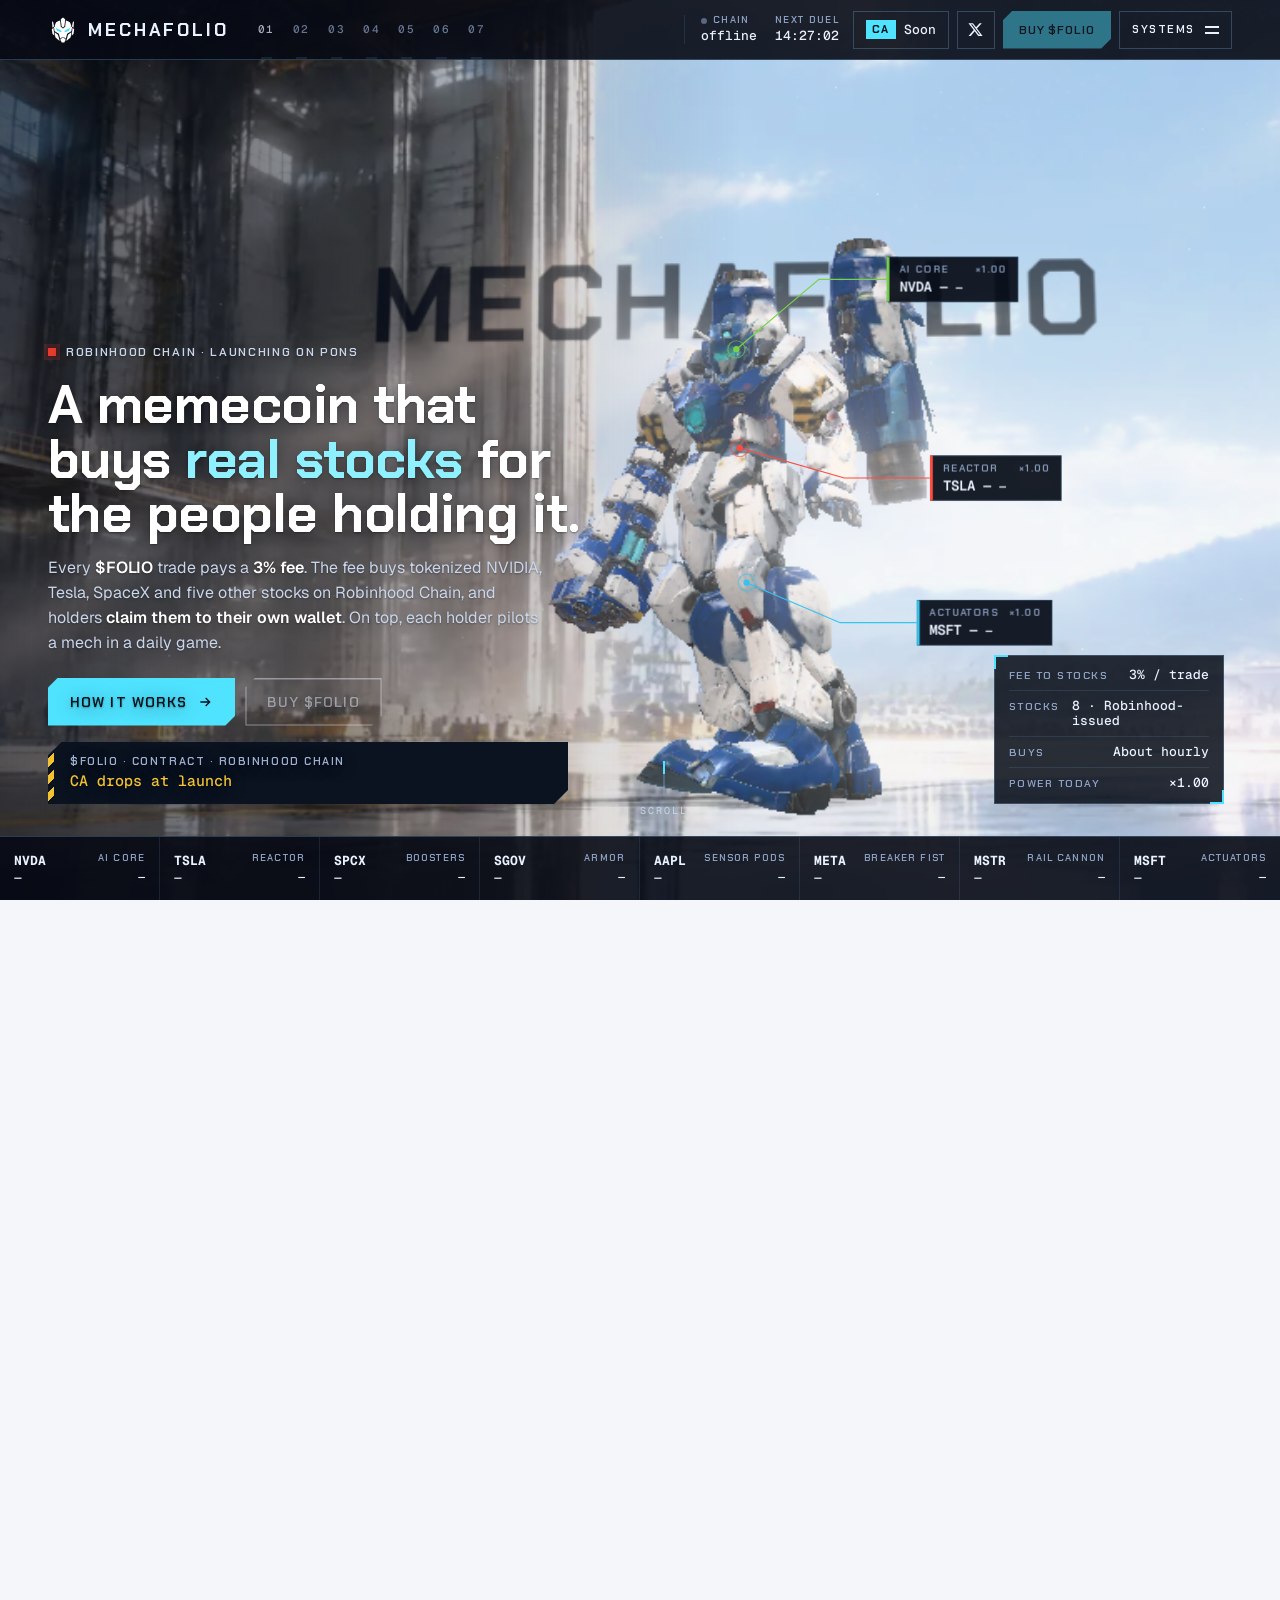
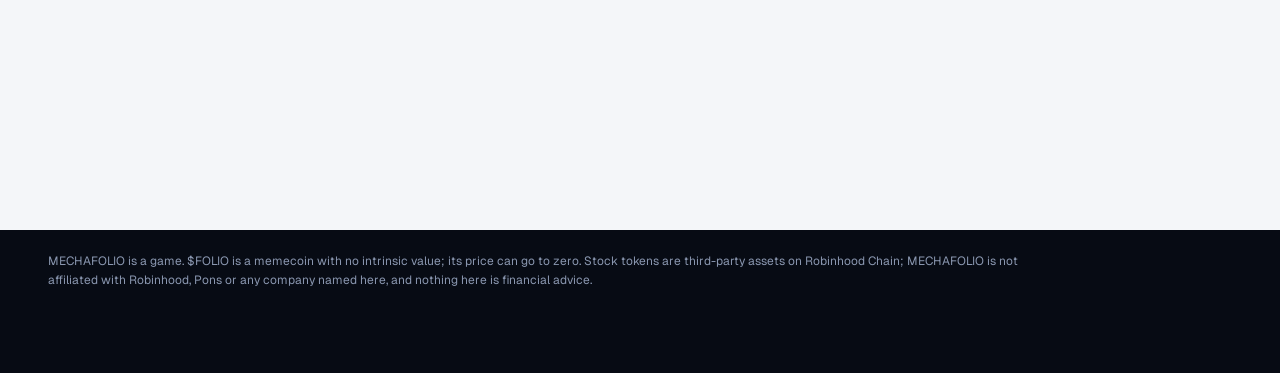
==== index.html @ 43f24ae6 "." ====
<!doctype html>
<html lang="en">
<head>
<meta charset="utf-8">
<meta name="viewport" content="width=device-width, initial-scale=1, viewport-fit=cover">
<meta name="build" content="20261016103941">
<title>MECHAFOLIO · A memecoin that buys real stocks for its holders</title>
<meta name="description" content="Every $FOLIO trade pays a 3% fee that buys tokenized NVIDIA, Tesla, SpaceX and five other stocks on Robinhood Chain. Holders claim them to their own wallet, and pilot a 3D mech in a daily game.">
<meta name="theme-color" content="#0B1220">
<meta property="og:type" content="website">
<meta property="og:title" content="MECHAFOLIO · A memecoin that buys real stocks for its holders">
<meta property="og:description" content="The 3% trading fee buys real stock tokens on Robinhood Chain. Holders claim them to their wallet.">
<meta property="og:image" content="https://mechafolio.xyz/assets/art/og.jpg">
<meta name="twitter:card" content="summary_large_image">
<meta name="twitter:image" content="https://mechafolio.xyz/assets/art/og.jpg">
<link rel="icon" href="assets/brand/mark.svg" type="image/svg+xml">
<link rel="apple-touch-icon" href="assets/brand/apple-touch-icon.png">
<link rel="preconnect" href="https://fonts.googleapis.com"><link rel="preconnect" href="https://fonts.gstatic.com" crossorigin>
<link href="https://fonts.googleapis.com/css2?family=Chakra+Petch:wght@500;600;700&family=Geist:wght@400;500;600;700&family=Geist+Mono:wght@400;500;600&display=swap" rel="stylesheet">
<link rel="stylesheet" href="css/site.css?v=20261016103941">
<link rel="stylesheet" href="css/landing.css?v=20261016103941">
<link rel="stylesheet" href="css/cockpit.css?v=20261016103941">
<link rel="preload" href="assets/models/mech-hi.glb" as="fetch" crossorigin media="(min-width: 821px)">
<script type="importmap">{ "imports": { "three": "./vendor/three/three.module.min.js", "three/addons/": "./vendor/three/addons/" } }</script>
</head>
<body class="landing" data-theme="cockpit">

<canvas id="stage" aria-hidden="true"></canvas>
<div class="veil" aria-hidden="true"></div>

<svg width="0" height="0" style="position:absolute">
  <symbol id="mark" viewBox="0 0 1024 1024"><path fill="currentColor" d="M 509.3 89 C 508.1 89.5, 506.5 90.8, 505.8 92 C 505.1 93.1, 504.1 94, 503.5 94 C 503 94, 500.8 95.5, 498.7 97.3 C 492.4 102.7, 489.2 105, 488.2 105 C 487.7 105, 487 105.7, 486.6 106.5 C 486.3 107.4, 485.2 108.4, 484.1 108.8 C 482.2 109.5, 477.3 113.3, 472.4 117.8 C 471 119, 469.7 120, 469.5 120 C 468.7 120, 462.4 124.6, 459.5 127.3 C 457.9 128.8, 456 130, 455.3 130 C 454.6 130, 453.5 130.9, 452.8 132 C 452.1 133.1, 451.1 134, 450.5 134 C 450 134, 447.3 136.1, 444.5 138.5 C 441.8 141, 439.2 143, 438.8 143 C 437.7 143, 437.8 155.7, 438.9 166 C 439.4 170.7, 440.4 181.1, 441.1 189.3 C 441.8 197.4, 442.7 204, 443.1 204 C 443.5 204, 444 207, 444.2 210.8 C 445.3 226.7, 449.4 265.5, 450 266 C 450.4 266.3, 451.7 277.5, 453 291 C 454.3 304.5, 455.6 315.7, 456 316 C 456.6 316.5, 460.4 352.2, 461.7 369.8 C 462 374.3, 462.7 378, 463.1 378 C 463.6 378, 464 379.8, 464 382 L 464 385.9 467.5 389.5 C 469.5 391.4, 471.4 393, 471.8 393 C 472.2 393, 474.3 394.6, 476.5 396.6 C 480.2 399.9, 483.8 403, 491.5 409.4 C 498.4 415.2, 502.4 418.6, 505 421 C 506.5 422.4, 508.7 424.1, 509.9 424.8 L 512 426 514.1 424.8 C 515.3 424.1, 517.5 422.4, 519 421 C 521.6 418.6, 525.6 415.2, 532.5 409.4 C 540.2 403, 543.8 399.9, 547.5 396.6 C 549.7 394.6, 551.8 393, 552.2 393 C 552.6 393, 554.5 391.4, 556.5 389.5 L 560 385.9 560 382 C 560 379.8, 560.4 378, 560.9 378 C 561.3 378, 562 374.3, 562.3 369.8 C 563.6 352.2, 567.4 316.5, 568 316 C 568.4 315.7, 569.7 304.5, 571 291 C 572.3 277.5, 573.6 266.3, 574 266 C 574.6 265.5, 578.7 226.7, 579.8 210.8 C 580 207, 580.5 204, 580.9 204 C 581.3 204, 582.2 197.4, 582.9 189.3 C 583.6 181.1, 584.6 170.7, 585.1 166 C 586.2 155.7, 586.3 143, 585.3 143 C 584.8 143, 582.3 141, 579.5 138.5 C 576.8 136.1, 574 134, 573.5 134 C 572.9 134, 571.9 133.1, 571.2 132 C 570.5 130.9, 569.4 130, 568.7 130 C 568 130, 566.1 128.8, 564.5 127.3 C 561.6 124.6, 555.3 120, 554.5 120 C 554.3 120, 553 119, 551.6 117.8 C 546.7 113.3, 541.8 109.5, 539.9 108.8 C 538.8 108.4, 537.7 107.4, 537.4 106.5 C 537 105.7, 536.3 105, 535.8 105 C 534.8 105, 531.6 102.7, 525.3 97.3 C 523.2 95.5, 521.1 94, 520.7 94 C 520.3 94, 518.9 92.9, 517.7 91.6 C 515.1 88.7, 512.3 87.8, 509.3 89 M 407 189.8 C 404 190.6, 401.3 191.7, 401 192 C 400.4 192.8, 384 198, 382.2 198 C 381.5 198, 381 198.4, 381 198.9 C 381 199.3, 377.6 200.7, 373.5 201.9 C 369.4 203.2, 366 204.5, 366 204.9 C 366 205.3, 362.1 206.9, 357.3 208.5 C 352.4 210.1, 348.3 211.8, 348 212.1 C 347.7 212.5, 344.8 213.9, 341.5 215.1 C 338.2 216.3, 335.3 217.6, 335 218 C 334.7 218.4, 331.6 220, 328 221.5 C 324.4 223, 321.3 224.6, 321 225 C 320.7 225.4, 317.6 227, 314 228.5 C 310.4 230, 307.3 231.5, 307 231.9 C 306.7 232.3, 304.3 233.7, 301.5 235 C 298.8 236.3, 296.3 237.7, 296 238 C 295.7 238.4, 292.8 240, 289.5 241.6 C 286.2 243.2, 283.3 244.8, 283 245.1 C 282.7 245.4, 281.1 246.4, 279.5 247.3 L 276.5 248.8 274.1 254.9 C 272.8 258.3, 271.4 261, 270.9 261 C 270.5 261, 269.2 263.9, 268 267.4 C 266.8 271, 265.5 274, 265 274.2 C 264.5 274.4, 262.9 277.9, 261.4 282 C 260 286.1, 258.5 289.7, 258.1 290 C 257.7 290.3, 256.1 294.6, 254.5 299.5 C 252.9 304.4, 251.3 308.7, 251 309 C 250.6 309.3, 249.2 312.9, 247.9 317 C 246.7 321.1, 245.3 324.7, 245 325 C 244.1 325.7, 242.3 330.7, 240.4 338 C 239.4 341.6, 238.4 344.7, 238 345 C 237.1 345.7, 235.3 350.6, 233.9 356 C 233.3 358.5, 232.3 360.8, 231.7 361.2 C 231.1 361.6, 230.6 364.2, 230.6 367.1 L 230.6 372.4 231.7 372.7 C 232.4 373, 233.9 376.4, 235.1 380.3 C 236.3 384.3, 237.6 387.7, 237.9 388 C 238.8 388.6, 241.5 396.2, 243 402 C 243.7 404.5, 244.5 406.7, 244.9 407 C 245.9 407.7, 250.2 423.1, 249.6 423.8 C 249.3 424.1, 249 423.8, 249 423.1 C 249 422.4, 243.2 416, 236 408.8 C 228.8 401.6, 223 396.1, 223 396.7 C 223 397.2, 220.8 398.7, 218 400 C 215.3 401.3, 213 402.7, 213 403 C 213 403.4, 210.7 404.7, 207.9 405.9 L 202.8 408.1 203.5 416.3 C 203.9 420.8, 204.6 424.7, 204.9 425 C 205.3 425.3, 206.4 431.8, 207.3 439.5 C 209.8 459.6, 211.3 469, 212.2 469 C 212.6 469, 213 470.2, 213 471.8 C 213 476.3, 217.3 505.5, 218.1 506 C 218.4 506.3, 220 515.7, 221.6 527 C 223.2 538.3, 224.8 547.6, 225.2 547.8 C 225.7 548, 226 549.4, 226 550.8 C 226 554.6, 226.8 555.4, 233.5 558.6 C 236.8 560.1, 240.1 562, 240.8 562.7 C 241.5 563.4, 244.1 564.8, 246.5 565.9 C 248.9 567, 251.9 568.8, 253.1 569.9 C 254.3 571, 256.8 572.4, 258.7 573.1 C 260.5 573.7, 262 574.6, 262 575 C 262 575.5, 264.5 577.1, 267.5 578.5 C 270.5 580, 273 581.5, 273 581.9 C 273 582.3, 275.3 583.7, 278 585 C 280.8 586.3, 283 587.7, 283 588.1 C 283 588.6, 285.7 590.1, 289 591.7 C 292.3 593.2, 295 594.8, 295 595.2 C 295 595.6, 297.5 597.1, 300.5 598.5 C 303.5 600, 306 601.5, 306 601.9 C 306 602.3, 308.3 603.7, 311 605 C 313.8 606.3, 316 607.7, 316 608.1 C 316 608.6, 318.5 610.1, 321.5 611.5 C 324.5 613, 327 614.5, 327 614.9 C 327 615.3, 329.7 616.8, 333 618.3 C 336.3 619.9, 339 621.4, 339 621.9 C 339 622.3, 341.3 623.7, 344 625 C 346.8 626.3, 349 627.7, 349 628.1 C 349 628.6, 351.7 630.1, 355 631.7 C 358.3 633.2, 361 634.7, 361 635 C 361 635.4, 363.2 636.7, 365.9 638 C 371.7 640.7, 372.3 641.7, 374.6 653.5 C 375.6 658.5, 376.7 662.7, 377.1 663 C 377.5 663.3, 378.8 668.2, 380 674 C 381.2 679.8, 382.5 685.6, 382.8 687 C 383.1 688.4, 383.6 689.7, 384 690 C 384.3 690.3, 385.7 695.2, 386.9 701 C 388.2 706.8, 389.5 711.7, 389.9 712 C 390.6 712.5, 393 722.2, 395.1 732.8 C 395.7 736.2, 396.6 739, 397 739 C 397.4 739, 398.7 744.1, 400 750.3 C 401.3 756.4, 402.7 761.7, 403 762 C 403.4 762.3, 405 768.4, 406.6 775.5 C 408.1 782.6, 409.7 788.7, 410 789 C 410.6 789.5, 411.2 792.1, 414.1 805.8 L 415.2 811.1 417.7 809.5 C 419 808.6, 420.9 807.1, 421.9 806.2 C 424.4 803.8, 432.8 796.8, 435.1 795.2 C 436.2 794.4, 438.2 792.8, 439.6 791.5 C 441.1 790.2, 443.6 788, 445.4 786.6 C 447.1 785.1, 451.2 781.4, 454.6 778.2 C 458 775, 462.3 771.3, 464.4 770 C 466.4 768.6, 468 767.2, 468 766.8 C 468 765.8, 556 765.8, 556 766.8 C 556 767.2, 557.6 768.6, 559.6 770 C 561.7 771.3, 566 775, 569.4 778.2 C 572.8 781.4, 577 785.2, 578.8 786.7 C 580.6 788.3, 583.2 790.5, 584.5 791.7 C 585.8 792.9, 587.8 794.4, 588.9 795.2 C 591.2 796.8, 599.6 803.8, 602.1 806.2 C 603.1 807.1, 605 808.6, 606.3 809.5 L 608.8 811.1 609.9 805.8 C 612.8 792.1, 613.4 789.5, 614 789 C 614.3 788.7, 615.9 782.6, 617.4 775.5 C 619 768.4, 620.6 762.3, 621 762 C 621.3 761.7, 622.7 756.4, 624 750.3 C 625.3 744.1, 626.6 739, 627 739 C 627.4 739, 628.3 736.2, 628.9 732.8 C 631 722.2, 633.4 712.5, 634.1 712 C 634.5 711.7, 635.8 706.8, 637.1 701 C 638.3 695.2, 639.7 690.3, 640 690 C 640.4 689.7, 640.9 688.4, 641.2 687 C 641.5 685.6, 642.8 679.8, 644 674 C 645.2 668.2, 646.5 663.3, 646.9 663 C 647.3 662.7, 648.4 658.5, 649.4 653.5 C 651.7 641.7, 652.3 640.7, 658.1 638 C 660.8 636.7, 663 635.4, 663 635 C 663 634.7, 665.7 633.2, 669 631.7 C 672.3 630.1, 675 628.6, 675 628.1 C 675 627.7, 677.3 626.3, 680 625 C 682.8 623.7, 685 622.3, 685 621.9 C 685 621.4, 687.7 619.9, 691 618.3 C 694.3 616.8, 697 615.3, 697 614.9 C 697 614.5, 699.5 613, 702.5 611.5 C 705.5 610.1, 708 608.6, 708 608.1 C 708 607.7, 710.3 606.3, 713 605 C 715.8 603.7, 718 602.3, 718 601.9 C 718 601.5, 720.5 600, 723.5 598.5 C 726.5 597.1, 729 595.6, 729 595.2 C 729 594.8, 731.7 593.2, 735 591.7 C 738.3 590.1, 741 588.6, 741 588.1 C 741 587.7, 743.3 586.3, 746 585 C 748.8 583.7, 751 582.3, 751 581.9 C 751 581.5, 753.5 580, 756.5 578.5 C 759.5 577.1, 762 575.5, 762 575 C 762 574.6, 763.5 573.7, 765.3 573.1 C 767.2 572.4, 769.7 571, 770.9 569.9 C 772.1 568.8, 775.1 567, 777.5 565.9 C 779.9 564.8, 782.5 563.4, 783.2 562.7 C 783.9 562, 787.2 560.1, 790.5 558.6 C 797.2 555.4, 798 554.6, 798 550.8 C 798 549.4, 798.3 548, 798.8 547.8 C 799.2 547.6, 800.8 538.3, 802.4 527 C 804 515.7, 805.6 506.3, 805.9 506 C 806.7 505.5, 811 476.3, 811 471.8 C 811 470.2, 811.4 469, 811.8 469 C 812.7 469, 814.2 459.6, 816.7 439.5 C 817.6 431.8, 818.7 425.3, 819.1 425 C 819.4 424.7, 820.1 420.8, 820.5 416.3 L 821.2 408.1 816.1 405.9 C 813.3 404.7, 811 403.4, 811 403 C 811 402.7, 808.8 401.3, 806 400 C 803.3 398.7, 801 397.2, 801 396.7 C 801 396.1, 795.1 401.6, 788 408.8 C 780.9 416, 775 422.4, 775 423.1 C 775 423.8, 774.7 424.1, 774.4 423.8 C 773.8 423.1, 778.1 407.7, 779.1 407 C 779.5 406.7, 780.3 404.5, 781 402 C 782.5 396.2, 785.2 388.6, 786.1 388 C 786.4 387.7, 787.7 384.3, 788.9 380.3 C 790.1 376.4, 791.6 373, 792.3 372.7 L 793.4 372.4 793.4 367.1 C 793.4 364.2, 792.9 361.6, 792.3 361.2 C 791.7 360.8, 790.7 358.5, 790.1 356 C 788.7 350.6, 786.9 345.7, 786 345 C 785.6 344.7, 784.6 341.6, 783.6 338 C 781.7 330.7, 779.9 325.7, 779 325 C 778.7 324.7, 777.3 321.1, 776.1 317 C 774.8 312.9, 773.4 309.3, 773 309 C 772.7 308.7, 771.1 304.4, 769.5 299.5 C 767.9 294.6, 766.3 290.3, 765.9 290 C 765.5 289.7, 764 286.1, 762.6 282 C 761.1 277.9, 759.5 274.4, 759 274.2 C 758.5 274, 757.2 271, 756 267.4 C 754.8 263.9, 753.5 261, 753.1 261 C 752.6 261, 751.2 258.3, 749.9 254.9 L 747.5 248.8 744.5 247.3 C 742.9 246.4, 741.3 245.4, 741 245.1 C 740.7 244.8, 737.8 243.2, 734.5 241.6 C 731.2 240, 728.3 238.4, 728 238 C 727.7 237.7, 725.3 236.3, 722.5 235 C 719.8 233.7, 717.3 232.3, 717 231.9 C 716.7 231.5, 713.6 230, 710 228.5 C 706.4 227, 703.3 225.4, 703 225 C 702.7 224.6, 699.6 223, 696 221.5 C 692.4 220, 689.3 218.4, 689 218 C 688.7 217.6, 685.8 216.3, 682.5 215.1 C 679.2 213.9, 676.3 212.5, 676 212.1 C 675.7 211.8, 671.6 210.1, 666.8 208.5 C 661.9 206.9, 658 205.3, 658 204.9 C 658 204.5, 654.6 203.2, 650.5 201.9 C 646.4 200.7, 643 199.3, 643 198.9 C 643 198.4, 642.5 198, 641.8 198 C 640 198, 623.6 192.8, 623 192.1 C 622.7 191.7, 620.5 190.8, 618 190.1 C 615.5 189.4, 612.8 188.7, 611.9 188.4 L 610.3 188 609 203.7 C 608.3 212.4, 607.4 219.7, 607 220 C 606.7 220.3, 605.8 226.6, 605.2 234 C 602.8 261.3, 601.6 271.5, 601 272 C 600.4 272.4, 597.5 300.4, 595.3 327 C 595 330.6, 594.4 333.7, 594 334 C 593.4 334.5, 589.5 372.4, 588.3 390.3 C 588 395.1, 587.4 399, 587 399 C 586.6 399, 586 400, 585.6 401.3 L 585.1 403.6 581 405.9 C 578.8 407.1, 576.5 409, 576 410.1 C 575.4 411.1, 574.3 412, 573.6 412 C 572.9 412, 571.5 412.9, 570.5 414 C 569.5 415.1, 568.3 416, 567.8 416 C 567.3 416, 565.7 417.4, 564.3 419 C 563 420.6, 561.4 422, 560.8 422 C 560.3 422, 558.7 423.4, 557.3 425 C 556 426.6, 554.2 428, 553.5 428 C 552.8 428, 551.5 429.1, 550.6 430.5 C 549.7 431.9, 548.3 433, 547.5 433 C 546.8 433, 545.3 434.1, 544.2 435.5 C 543.1 436.9, 541.8 438, 541.2 438 C 540.6 438, 539 439.4, 537.7 441 C 536.3 442.6, 534.7 444, 534.2 444 C 533.7 444, 532.3 445.1, 531 446.5 C 529.7 447.9, 528.3 449, 527.8 449 C 527.3 449, 525.7 450.4, 524.3 452 C 523 453.6, 521.4 455, 520.9 455 C 520.3 455, 518.9 456.2, 517.6 457.7 L 515.3 460.3 512 460.3 L 508.7 460.3 506.4 457.7 C 505.1 456.2, 503.7 455, 503.1 455 C 502.6 455, 501 453.6, 499.7 452 C 498.3 450.4, 496.7 449, 496.2 449 C 495.7 449, 494.3 447.9, 493 446.5 C 491.7 445.1, 490.3 444, 489.8 444 C 489.3 444, 487.7 442.6, 486.3 441 C 485 439.4, 483.4 438, 482.8 438 C 482.2 438, 480.9 436.9, 479.8 435.5 C 478.7 434.1, 477.2 433, 476.4 433 C 475.7 433, 474.3 431.9, 473.4 430.5 C 472.5 429.1, 471.2 428, 470.5 428 C 469.8 428, 468 426.6, 466.7 425 C 465.3 423.4, 463.7 422, 463.2 422 C 462.6 422, 461 420.6, 459.7 419 C 458.3 417.4, 456.7 416, 456.2 416 C 455.7 416, 454.5 415.1, 453.5 414 C 452.5 412.9, 451.1 412, 450.4 412 C 449.7 412, 448.6 411.1, 448 410.1 C 447.5 409, 445.2 407.1, 443 405.9 L 438.9 403.6 438.4 401.3 C 438 400, 437.4 399, 437 399 C 436.6 399, 436 395.1, 435.7 390.3 C 434.5 372.4, 430.6 334.5, 430 334 C 429.6 333.7, 429 330.6, 428.7 327 C 426.5 300.4, 423.6 272.4, 423 272 C 422.4 271.5, 421.2 261.3, 418.8 234 C 418.2 226.6, 417.3 220.3, 417 220 C 416.6 219.7, 415.7 212.4, 415 203.8 C 414.3 195.1, 413.4 188, 413.1 188.1 C 412.8 188.1, 410 188.9, 407 189.8 M 136.3 217.1 C 136.7 221.2, 137.2 230.9, 137.6 238.8 C 138 246.6, 138.7 253, 139.1 253 C 139.6 253, 140 254.7, 140 256.8 C 139.9 266.1, 145.4 342.5, 146.2 342.8 C 146.6 343, 147 345, 147 347.3 C 147 355.2, 151.4 411.5, 152 412 C 152.4 412.3, 153 417.2, 153.4 423 C 153.8 428.8, 154.3 434.5, 154.6 435.6 L 155.2 437.8 158.3 434.3 C 160.1 432.4, 163.2 429.1, 165.3 427.1 C 167.3 425, 169 422.9, 169 422.5 C 169 422, 171.7 419, 175 415.8 C 178.3 412.7, 181 409.7, 181 409.3 C 181 408.7, 188.4 401.4, 200.3 390.3 L 204 386.8 204 384.6 C 204 380.9, 199.6 353.5, 199 353 C 198.6 352.7, 197 344.4, 195.5 334.5 C 193.9 324.6, 192.3 316.3, 192 316 C 191.6 315.7, 190 306.7, 188.4 296 C 186.9 285.3, 185.3 276.3, 185 276 C 184.6 275.7, 183.8 271.5, 183.2 266.7 L 182.1 257.9 175.3 251 C 171.6 247.2, 164.2 239.5, 159 234 C 147.3 221.5, 146.1 220.3, 141.6 216.2 C 139.6 214.4, 138 212.5, 138 212 C 138 211.5, 137.5 210.8, 136.8 210.4 L 135.7 209.7 136.3 217.1 M 886.4 211.5 C 886 212.4, 884.1 214.6, 882.2 216.4 C 877.9 220.3, 876.7 221.5, 865 234 C 859.8 239.5, 852.4 247.2, 848.7 251 L 841.9 257.9 840.8 266.7 C 840.2 271.5, 839.4 275.7, 839 276 C 838.7 276.3, 837.1 285.3, 835.6 296 C 834 306.7, 832.4 315.7, 832 316 C 831.7 316.3, 830.1 324.6, 828.5 334.5 C 827 344.4, 825.4 352.7, 825 353 C 824.4 353.5, 820 380.9, 820 384.6 L 820 386.8 823.8 390.3 C 835.6 401.4, 843 408.7, 843 409.3 C 843 409.7, 845.7 412.7, 849 415.8 C 852.3 419, 855 422, 855 422.5 C 855 422.9, 856.7 425, 858.8 427.1 C 860.8 429.1, 863.9 432.4, 865.7 434.3 L 868.8 437.8 869.4 435.6 C 869.7 434.5, 870.2 428.8, 870.6 423 C 871 417.2, 871.6 412.3, 872 412 C 872.6 411.5, 877 355.2, 877 347.3 C 877 345, 877.4 343, 877.8 342.8 C 878.6 342.5, 884.1 266.1, 884 256.8 C 884 254.7, 884.4 253, 884.8 253 C 885.7 253, 888.3 211, 887.5 210.2 C 887.3 209.9, 886.7 210.5, 886.4 211.5 M 180 435.4 C 178.6 436.7, 175.1 440.4, 172.2 443.6 C 169.2 446.9, 163.1 453.4, 158.7 458.2 C 154.2 462.9, 148.5 469.1, 146 471.9 C 143.5 474.7, 138.9 479.7, 135.6 483 L 129.7 489.1 131 501.5 C 131.7 508.4, 132.7 514, 133.1 514 C 133.6 514, 134 515, 134 516.3 C 133.9 520.2, 138.3 551.5, 139 552 C 139.3 552.3, 140.2 556.8, 140.8 562 C 144.1 588.5, 145.5 597.5, 146.1 598 C 146.5 598.3, 147.8 606.9, 149.1 617.3 C 150.3 627.6, 151.7 636, 152.2 636 C 152.6 636, 153 637.2, 153 638.8 C 153 640.3, 153.5 643.2, 154 645.2 L 155.1 649 157.3 650.1 C 158.5 650.8, 161.3 653, 163.5 655.1 C 177.7 668.9, 184.3 675, 185 675 C 185.4 675, 187.1 676.5, 188.7 678.3 C 190.3 680.1, 193.1 682.8, 195.1 684.3 C 197.1 685.8, 202.6 690.9, 207.4 695.6 C 212.2 700.4, 216.3 704, 216.6 703.8 C 217.2 703.1, 212.8 662.6, 212 662 C 211.6 661.7, 210.1 648.7, 208.5 633 C 206.9 617.3, 205.3 604.3, 205 604 C 204.6 603.7, 203.3 592.3, 202 578.5 C 200.7 564.8, 199.4 553.3, 199 553 C 198.7 552.7, 197.1 540.4, 195.5 525.5 C 193.9 510.6, 192.3 498.3, 192 498 C 191.4 497.5, 187.6 463, 186.3 447.3 C 186 442.7, 185.3 439, 184.9 439 C 184.4 439, 184 437.6, 184 436 C 184 432.4, 183.3 432.3, 180 435.4 M 840 436 C 840 437.6, 839.6 439, 839.1 439 C 838.7 439, 838 442.7, 837.7 447.3 C 836.4 463, 832.6 497.5, 832 498 C 831.7 498.3, 830.1 510.6, 828.5 525.5 C 826.9 540.4, 825.3 552.7, 825 553 C 824.6 553.3, 823.3 564.8, 822 578.5 C 820.7 592.3, 819.4 603.7, 819 604 C 818.7 604.3, 817.1 617.3, 815.5 633 C 813.9 648.7, 812.4 661.7, 812 662 C 811.2 662.6, 806.8 703.1, 807.4 703.8 C 807.7 704, 811.8 700.4, 816.6 695.6 C 821.4 690.9, 826.9 685.8, 828.9 684.3 C 830.9 682.8, 833.8 680.1, 835.3 678.3 C 836.9 676.5, 838.6 675, 839 675 C 839.6 675, 846.3 668.9, 860.5 655.1 C 862.7 653, 865.5 650.8, 866.7 650.1 L 868.9 649 870 645.2 C 870.5 643.2, 871 640.3, 871 638.8 C 871 637.2, 871.4 636, 871.8 636 C 872.3 636, 873.7 627.6, 874.9 617.3 C 876.2 606.9, 877.5 598.3, 877.9 598 C 878.5 597.5, 879.9 588.5, 883.2 562 C 883.8 556.8, 884.7 552.3, 885 552 C 885.7 551.5, 890.1 520.2, 890 516.3 C 890 515, 890.4 514, 890.9 514 C 891.3 514, 892.3 508.4, 893 501.5 L 894.3 489.1 888.4 483 C 885.1 479.7, 880.5 474.7, 878 471.9 C 875.5 469.1, 869.8 462.9, 865.3 458.2 C 860.9 453.4, 854.8 446.9, 851.8 443.6 C 845.2 436.3, 841.7 433, 840.8 433 C 840.3 433, 840 434.4, 840 436 M 269 444.3 C 269 444.6, 269.6 445.5, 270.3 446.2 C 271 446.9, 272.8 451.7, 274.3 456.9 C 275.8 462.1, 277.3 466.6, 277.8 466.9 C 278.2 467.2, 279.8 471.8, 281.4 477 C 282.9 482.2, 284.5 486.7, 284.9 487 C 285.7 487.5, 290 500.8, 290 502.7 C 290 503.3, 290.4 504, 291 504.2 C 291.5 504.4, 293.2 508.6, 294.6 513.5 C 296 518.5, 297.6 522.7, 298 523 C 298.5 523.3, 299.2 524.9, 299.6 526.5 C 300.7 531.2, 302.9 535, 304.5 535 C 305.3 535, 306 535.4, 306 535.9 C 306 536.4, 309.4 537.9, 313.5 539.1 C 317.6 540.4, 321 541.8, 321 542.1 C 321 542.5, 324.9 544, 329.8 545.6 C 334.6 547.1, 338.7 548.7, 339 549.1 C 339.3 549.5, 342.4 550.8, 346 552.1 C 349.6 553.3, 352.7 554.6, 353 555 C 353.3 555.3, 357.3 557, 362 558.6 C 366.7 560.2, 371.1 562, 371.8 562.7 C 372.5 563.4, 373.8 564, 374.7 564 C 376.9 564, 391.4 568.3, 392 569.1 C 392.3 569.5, 396.2 570.8, 400.8 572.1 C 405.3 573.3, 409 574.7, 409 575.2 C 409 575.6, 409.5 576, 410.2 576 C 411.9 576, 428.4 581.2, 429 581.9 C 429.3 582.2, 433.5 583.5, 438.5 584.8 C 443.4 586.1, 447.7 587.5, 448 587.9 C 448.6 588.7, 466.1 593.2, 466.7 592.7 C 467.1 592.2, 463.8 581.7, 463 581 C 462.2 580.4, 460.6 576.1, 458.4 568.8 C 457.5 565.6, 456.4 563, 456 563 C 455.7 563, 454.3 559.5, 452.9 555.3 C 451.6 551, 450 546.9, 449.3 546.2 C 448.6 545.5, 448 544.3, 448 543.7 C 448 540.7, 443.4 528.3, 441.7 526.8 C 440.7 525.9, 438.3 524.6, 436.4 524 C 434.5 523.3, 433 522.5, 433 522.1 C 433 521.7, 430.4 520.3, 427.3 519 C 424.1 517.7, 421.3 516.3, 421 515.9 C 420.7 515.5, 417.6 514, 414 512.5 C 410.4 511, 407.3 509.4, 407 509 C 406.7 508.6, 404 507.2, 401 505.9 C 398 504.7, 395.3 503.2, 394.9 502.8 C 394.6 502.4, 391.5 500.8, 387.9 499.4 C 384.4 498, 381.3 496.4, 381 496 C 380.3 495, 371.1 491, 369.4 491 C 368.7 491, 367.5 490.4, 366.8 489.7 C 366.1 489, 363 487.4, 360 486.1 C 357 484.8, 354.3 483.4, 354 483 C 353.7 482.6, 350.6 481, 347 479.5 C 343.4 478, 340.3 476.4, 340 476 C 339.7 475.5, 337 474.2, 334 473 C 331 471.8, 328.3 470.5, 328 470.1 C 327.7 469.7, 324.7 468.3, 321.2 467 C 317.7 465.7, 314.3 464.2, 313.7 463.6 C 313 462.9, 309.5 461.1, 305.8 459.6 C 302 458, 299 456.4, 299 456 C 299 455.7, 296.5 454.6, 293.5 453.6 C 290.5 452.7, 287.5 451.3, 286.8 450.6 C 284.6 448.5, 269 442.9, 269 444.3 M 749.9 445 C 749.1 445.5, 746.2 446.6, 743.5 447.6 C 740.8 448.5, 738.1 449.8, 737.3 450.6 C 736.6 451.3, 733.5 452.7, 730.5 453.6 C 727.5 454.6, 725 455.7, 725 456 C 725 456.4, 722 458, 718.3 459.6 C 714.5 461.1, 711 462.9, 710.3 463.6 C 709.7 464.2, 706.3 465.7, 702.8 467 C 699.3 468.3, 696.3 469.7, 696 470.1 C 695.7 470.5, 693 471.8, 690 473 C 687 474.2, 684.3 475.5, 684 476 C 683.7 476.4, 680.6 478, 677 479.5 C 673.4 481, 670.3 482.6, 670 483 C 669.7 483.4, 667 484.8, 664 486.1 C 661 487.4, 657.9 489, 657.2 489.7 C 656.5 490.4, 655.3 491, 654.6 491 C 652.9 491, 643.7 495, 643 496 C 642.7 496.4, 639.6 498, 636.1 499.4 C 632.5 500.8, 629.4 502.4, 629.1 502.8 C 628.7 503.2, 626 504.7, 623 505.9 C 620 507.2, 617.3 508.6, 617 509 C 616.7 509.4, 613.6 511, 610 512.5 C 606.4 514, 603.3 515.5, 603 515.9 C 602.7 516.3, 599.9 517.7, 596.8 519 C 593.6 520.3, 591 521.7, 591 522.1 C 591 522.5, 589.5 523.3, 587.6 524 C 585.7 524.6, 583.3 525.9, 582.3 526.8 C 580.6 528.3, 576 540.7, 576 543.7 C 576 544.3, 575.4 545.5, 574.7 546.2 C 574 546.9, 572.4 551, 571.1 555.3 C 569.7 559.5, 568.3 563, 568 563 C 567.6 563, 566.5 565.6, 565.6 568.8 C 563.4 576.1, 561.8 580.4, 561 581 C 560.2 581.7, 556.9 592.2, 557.3 592.7 C 557.9 593.2, 575.4 588.7, 576 587.9 C 576.3 587.5, 580.6 586.1, 585.5 584.8 C 590.5 583.5, 594.7 582.2, 595 581.9 C 595.6 581.2, 612.1 576, 613.8 576 C 614.5 576, 615 575.6, 615 575.2 C 615 574.7, 618.7 573.3, 623.3 572.1 C 627.8 570.8, 631.7 569.5, 632 569.1 C 632.6 568.3, 647.1 564, 649.3 564 C 650.2 564, 651.5 563.4, 652.2 562.7 C 652.9 562, 657.3 560.2, 662 558.6 C 666.7 557, 670.7 555.3, 671 555 C 671.3 554.6, 674.4 553.3, 678 552.1 C 681.6 550.8, 684.7 549.5, 685 549.1 C 685.3 548.7, 689.4 547.1, 694.3 545.6 C 699.1 544, 703 542.5, 703 542.1 C 703 541.8, 706.4 540.4, 710.5 539.1 C 714.6 537.9, 718 536.4, 718 535.9 C 718 535.4, 718.7 535, 719.5 535 C 721.1 535, 723.3 531.2, 724.4 526.5 C 724.8 524.9, 725.5 523.3, 726 523 C 726.4 522.7, 728 518.5, 729.4 513.5 C 730.8 508.6, 732.5 504.4, 733 504.2 C 733.6 504, 734 503.3, 734 502.7 C 734 500.8, 738.3 487.5, 739.1 487 C 739.5 486.7, 741.1 482.2, 742.6 477 C 744.2 471.8, 745.8 467.2, 746.2 466.9 C 746.7 466.6, 748.2 462.1, 749.7 456.9 C 751.2 451.7, 753 446.9, 753.7 446.2 C 754.4 445.5, 755 444.7, 755 444.4 C 755 443.7, 751.5 444, 749.9 445 M 226 589.7 C 226 593, 231.5 633.6, 232 634 C 232.4 634.3, 233.7 643.2, 235 653.8 C 236.3 664.3, 237.6 673, 238 673 C 238.4 673, 239 675.6, 239.4 678.8 C 241.1 694.7, 244.4 717.6, 245 718 C 245.4 718.3, 246.7 725.7, 248 734.5 C 249.2 743.3, 250.7 750.7, 251.1 751 C 251.6 751.3, 252.2 755.3, 252.6 759.9 L 253.3 768.2 255.9 769.8 C 258.7 771.5, 262.6 774.8, 267 779.3 C 268.6 780.8, 270.3 782, 270.8 782 C 271.4 782, 273 783.4, 274.3 785 C 275.7 786.6, 277.3 788, 277.8 788 C 278.4 788, 280 789.4, 281.3 791 C 282.7 792.6, 284.3 794, 284.8 794 C 285.3 794, 286.7 795.1, 288 796.5 C 289.3 797.9, 290.7 799, 291.1 799 C 291.5 799, 293.4 800.5, 295.2 802.3 C 300.1 806.9, 309 814.5, 312.5 817.2 C 314.1 818.5, 317.2 821.2, 319.3 823.2 C 321.4 825.3, 323.5 827, 324 827 C 324.4 827, 326.2 828.6, 327.9 830.5 C 329.6 832.4, 331.2 834, 331.6 834 C 332.4 834, 336.2 837.1, 348.4 847.7 C 350.2 849.2, 353.5 852.1, 355.9 854 C 358.3 855.9, 362.1 859.2, 364.3 861.2 C 366.6 863.3, 368.9 865, 369.3 865 C 369.8 865, 371.3 866.4, 372.7 868 C 374 869.6, 375.7 871, 376.3 871 C 377 871, 378.8 872.6, 380.3 874.5 C 381.8 876.4, 383.5 878, 384 878 C 384.8 878, 387.7 880.5, 393.8 886.2 L 396 888.3 396 886.9 C 396 885.7, 394.4 876.2, 391.3 859.3 C 391 857.5, 390.4 856, 390 856 C 389.6 856, 388.9 853.9, 388.5 851.3 C 388.2 848.6, 387.6 845.4, 387.3 844.1 L 386.7 841.7 387.9 842.4 C 388.5 842.8, 389 842.6, 389 842 C 389 839.9, 384.6 822.5, 383.9 822 C 383.5 821.7, 382 816.3, 380.5 810 C 378.9 803.7, 377.4 798.3, 376.9 798 C 376.5 797.7, 375 792.5, 373.4 786.5 C 371.9 780.4, 370.4 775.3, 370 775 C 369.6 774.7, 368.3 770.5, 367.1 765.5 C 365.8 760.6, 364.5 756.3, 364.1 756 C 363.7 755.7, 362 750.3, 360.5 744 C 358.9 737.7, 357.3 732.3, 356.9 732 C 356.5 731.7, 355.2 727.2, 354 722 C 352.7 716.8, 351.4 712.3, 351 712 C 350.7 711.7, 349.1 706.5, 347.6 700.5 C 346 694.5, 344.5 689.3, 344.1 689 C 343.7 688.7, 342.5 684.8, 341.5 680.3 L 339.6 672.2 336.3 670.6 C 334.5 669.7, 333 668.6, 333 668.1 C 333 667.5, 331.5 666.4, 329.8 665.5 C 328 664.7, 324.9 662.7, 323 661 C 321.1 659.4, 319 658, 318.3 658 C 317.6 658, 316.5 657.2, 315.8 656.2 C 315.1 655.1, 312.6 653.1, 310.3 651.6 C 307.9 650.2, 306 648.5, 306 648 C 306 647.4, 305.6 647, 305 647 C 303.8 647, 298.1 643.1, 294.5 639.7 C 292.9 638.2, 291 637, 290.3 637 C 289.6 637, 288.6 636.1, 288 635 C 287.4 633.9, 286.4 633, 285.7 633 C 285 633, 283.1 631.8, 281.4 630.3 C 277 626.3, 272.3 623, 271 623 C 270.5 623, 270 622.6, 270 622 C 270 621.5, 268.1 619.8, 265.8 618.4 C 263.4 616.9, 260.9 614.9, 260.2 613.8 C 259.5 612.8, 258.3 612, 257.7 612 C 257 612, 255.4 611, 254 609.7 C 252.6 608.5, 249.9 606.3, 248 605 C 246.1 603.7, 243.4 601.5, 242 600.3 C 240.6 599, 239 598, 238.3 598 C 237.7 598, 236.5 597.2, 235.8 596.2 C 234.2 594.1, 226 588.7, 226 589.7 M 793.5 591.9 C 791.3 593.3, 788.9 595.3, 788.2 596.2 C 787.5 597.2, 786.3 598, 785.7 598 C 785 598, 783.4 599, 782 600.3 C 780.6 601.5, 777.9 603.7, 776 605 C 774.1 606.3, 771.4 608.5, 770 609.7 C 768.6 611, 767 612, 766.3 612 C 765.7 612, 764.5 612.8, 763.8 613.8 C 763.1 614.9, 760.6 616.9, 758.3 618.4 C 755.9 619.8, 754 621.5, 754 622 C 754 622.6, 753.5 623, 753 623 C 751.7 623, 747 626.3, 742.6 630.3 C 740.9 631.8, 739 633, 738.3 633 C 737.6 633, 736.6 633.9, 736 635 C 735.4 636.1, 734.4 637, 733.7 637 C 733 637, 731.1 638.2, 729.5 639.7 C 725.9 643.1, 720.2 647, 719 647 C 718.4 647, 718 647.4, 718 648 C 718 648.5, 716.1 650.2, 713.8 651.6 C 711.4 653.1, 708.9 655.1, 708.2 656.2 C 707.5 657.2, 706.4 658, 705.7 658 C 705 658, 702.9 659.4, 701 661 C 699.1 662.7, 696 664.7, 694.3 665.5 C 692.5 666.4, 691 667.5, 691 668.1 C 691 668.6, 689.5 669.7, 687.7 670.6 L 684.4 672.2 682.5 680.3 C 681.5 684.8, 680.3 688.7, 679.9 689 C 679.5 689.3, 678 694.5, 676.4 700.5 C 674.9 706.5, 673.3 711.7, 673 712 C 672.6 712.3, 671.3 716.8, 670 722 C 668.8 727.2, 667.5 731.7, 667.1 732 C 666.7 732.3, 665.1 737.7, 663.5 744 C 662 750.3, 660.3 755.7, 659.9 756 C 659.5 756.3, 658.2 760.6, 657 765.5 C 655.7 770.5, 654.4 774.7, 654 775 C 653.6 775.3, 652.1 780.4, 650.6 786.5 C 649 792.5, 647.5 797.7, 647.1 798 C 646.6 798.3, 645.1 803.7, 643.5 810 C 642 816.3, 640.5 821.7, 640.1 822 C 639.4 822.5, 635 839.9, 635 842 C 635 842.6, 635.5 842.8, 636.1 842.4 L 637.3 841.7 636.7 844.1 C 636.4 845.4, 635.8 848.6, 635.5 851.3 C 635.1 853.9, 634.4 856, 634 856 C 633.6 856, 633 857.5, 632.7 859.3 C 629.6 876.2, 628 885.7, 628 886.9 L 628 888.3 630.3 886.2 C 636.3 880.5, 639.2 878, 640 878 C 640.5 878, 642.2 876.4, 643.7 874.5 C 645.2 872.6, 647 871, 647.7 871 C 648.3 871, 650 869.6, 651.3 868 C 652.7 866.4, 654.2 865, 654.7 865 C 655.1 865, 657.4 863.3, 659.7 861.2 C 661.9 859.2, 665.7 855.9, 668.1 854 C 670.5 852.1, 673.8 849.2, 675.6 847.7 C 687.8 837.1, 691.6 834, 692.4 834 C 692.8 834, 694.4 832.4, 696.1 830.5 C 697.8 828.6, 699.6 827, 700 827 C 700.5 827, 702.6 825.3, 704.7 823.2 C 706.8 821.2, 709.9 818.5, 711.5 817.2 C 715 814.5, 723.9 806.9, 728.8 802.3 C 730.6 800.5, 732.5 799, 732.9 799 C 733.3 799, 734.7 797.9, 736 796.5 C 737.3 795.1, 738.7 794, 739.2 794 C 739.7 794, 741.3 792.6, 742.7 791 C 744 789.4, 745.6 788, 746.2 788 C 746.7 788, 748.3 786.6, 749.7 785 C 751 783.4, 752.6 782, 753.2 782 C 753.7 782, 755.4 780.8, 757 779.3 C 761.4 774.8, 765.3 771.5, 768.1 769.8 L 770.7 768.2 771.4 759.9 C 771.8 755.3, 772.5 751.3, 772.9 751 C 773.3 750.7, 774.8 743.3, 776 734.5 C 777.3 725.7, 778.6 718.3, 779 718 C 779.6 717.6, 782.9 694.7, 784.6 678.8 C 785 675.6, 785.6 673, 786 673 C 786.4 673, 787.7 664.3, 789 653.8 C 790.3 643.2, 791.6 634.3, 792 634 C 792.7 633.5, 798.4 590, 797.8 589.5 C 797.6 589.4, 795.7 590.4, 793.5 591.9 M 451.7 809.3 C 440.4 820.4, 428.7 831.8, 425.6 834.5 C 422.6 837.3, 419.6 840.4, 419 841.6 L 417.8 843.7 420.1 849.1 C 421.4 852.1, 422.7 854.7, 423 855 C 423.3 855.3, 424.9 858.2, 426.5 861.5 C 428 864.8, 429.7 867.7, 430.2 868.1 C 430.6 868.4, 432.2 871.5, 433.6 875.1 C 435 878.6, 436.5 881.7, 436.9 882 C 437.3 882.3, 438.7 884.8, 440.1 887.5 C 441.4 890.3, 442.8 892.7, 443.1 893 C 443.4 893.3, 445 896.1, 446.5 899.3 C 448.1 902.4, 449.6 905, 450 905 C 450.3 905, 451.4 907.3, 452.4 910 C 453.4 912.8, 454.8 915.4, 455.5 915.8 C 456.2 916.2, 457.8 919, 459 922 C 460.3 925, 461.9 928, 462.6 928.6 C 463.3 929.1, 464.6 931.5, 465.5 933.8 L 467.2 938 512 938 L 556.8 938 558.5 933.8 C 559.4 931.5, 560.7 929.1, 561.4 928.6 C 562.1 928, 563.7 925, 565 922 C 566.2 919, 567.8 916.2, 568.5 915.8 C 569.2 915.4, 570.6 912.8, 571.6 910 C 572.6 907.3, 573.7 905, 574 905 C 574.4 905, 575.9 902.4, 577.5 899.3 C 579 896.1, 580.6 893.3, 580.9 893 C 581.2 892.7, 582.6 890.3, 583.9 887.5 C 585.3 884.8, 586.7 882.3, 587.1 882 C 587.5 881.7, 589 878.6, 590.4 875.1 C 591.8 871.5, 593.4 868.4, 593.8 868.1 C 594.3 867.7, 596 864.8, 597.5 861.5 C 599.1 858.2, 600.7 855.3, 601 855 C 601.3 854.7, 602.6 852.1, 603.9 849.1 L 606.2 843.7 605 841.6 C 604.4 840.4, 601.4 837.3, 598.4 834.5 C 595.3 831.8, 583.6 820.4, 572.3 809.3 L 551.8 789 512 789 L 472.2 789 451.7 809.3"/><path fill="#3FE0FF" d="M 270 444.9 C 270 445.5, 270.4 446, 270.9 446 C 271.3 446, 272.8 450.1, 274.1 455.2 C 275.4 460.2, 277 464.9, 277.6 465.5 C 278.3 466.2, 279.4 468.7, 280 471.1 C 281.5 477, 284.3 485.4, 285.1 486 C 285.4 486.3, 286.7 489.9, 288 494 C 289.3 498.1, 290.6 501.7, 291 502 C 291.7 502.6, 296 516, 296 517.7 C 296 518.3, 296.6 519.5, 297.3 520.2 C 298 520.9, 299.4 524.4, 300.6 528 L 302.6 534.5 304.8 534.8 C 306 535, 307 535.5, 307 536 C 307 536.4, 310.1 537.8, 314 538.9 C 317.9 540.1, 321 541.4, 321 541.8 C 321 542.2, 325.3 543.9, 330.5 545.5 C 335.7 547.1, 340 548.8, 340 549.2 C 340 549.5, 343.1 550.8, 347 552 C 350.9 553.2, 354 554.5, 354 555 C 354 555.4, 355 556, 356.3 556.3 C 359.9 557.1, 370.5 561.2, 371 562 C 371.4 562.7, 383.9 566.3, 390.8 567.7 C 392 568, 393 568.6, 393 569 C 393 569.4, 396.9 570.7, 401.8 572 C 406.6 573.3, 410.8 574.7, 411.1 575.2 C 411.4 575.7, 413.2 576.5, 415.1 577 C 424.4 579.4, 431.6 581.5, 432 582.1 C 432.3 582.5, 436.1 583.8, 440.5 585 C 444.9 586.2, 448.7 587.6, 449 587.9 C 449.3 588.3, 452.9 589.5, 457 590.5 C 461.1 591.4, 465 592.5, 465.7 592.7 L 466.9 593.2 465.3 588.3 C 464.4 585.7, 463.4 583.3, 463 583 C 462.7 582.7, 461.1 578.5, 459.6 573.5 C 458 568.5, 456.4 564.3, 456 564 C 455.1 563.4, 451 551.5, 451 549.5 C 451 548.7, 450.6 548, 450.1 548 C 449.6 548, 448.7 546.5, 448.2 544.8 C 447.6 543, 446.4 538.9, 445.5 535.8 C 444.5 532.6, 443.3 530, 442.9 530 C 442.4 530, 442 529.3, 442 528.5 L 442 526.9 437.3 524.9 C 434.7 523.8, 432.3 522.5, 432 522.1 C 431.7 521.7, 428.9 520.3, 425.8 519 C 422.6 517.7, 420 516.3, 420 516 C 420 515.6, 416.9 514, 413 512.5 C 409.1 510.9, 406 509.4, 406 509 C 406 508.6, 403.3 507.2, 400 506 C 396.7 504.8, 394 503.4, 394 503 C 394 502.6, 390.9 501.1, 387 499.5 C 383.1 497.9, 380 496.4, 380 496 C 380 495.6, 376.7 494, 372.8 492.4 C 368.8 490.9, 365.3 489.3, 365 489 C 364.7 488.7, 362.3 487.4, 359.5 486.1 C 356.8 484.7, 353.9 483, 353.2 482.3 C 352.5 481.6, 351 481, 350 481 C 349 481, 347.9 480.6, 347.6 480.1 C 347.3 479.6, 345.7 479, 344.1 478.7 C 342.5 478.4, 340.6 477.5, 339.9 476.7 C 339.1 476, 335.9 474.3, 332.8 473 C 329.6 471.7, 327 470.3, 327 469.9 C 327 469.5, 323.7 468, 319.8 466.6 C 315.8 465.1, 312.3 463.5, 312 463.1 C 311.7 462.7, 308.4 461.1, 304.5 459.5 C 300.6 457.9, 297 456, 296.3 455.4 C 295.6 454.7, 292.6 453.4, 289.5 452.5 C 286.5 451.5, 284 450.4, 284 449.9 C 284 449.5, 281.6 448.3, 278.8 447.2 C 275.9 446.1, 272.7 444.9, 271.8 444.5 L 270 443.8 270 444.9 M 746.6 446.6 C 743.3 447.9, 740.4 449.4, 740.1 449.9 C 739.8 450.4, 737.1 451.6, 734.2 452.5 C 731.3 453.5, 728.3 454.8, 727.7 455.4 C 727 456, 723.4 457.9, 719.5 459.5 C 715.6 461.1, 712.3 462.7, 712 463.1 C 711.7 463.5, 708.2 465.1, 704.2 466.6 C 700.3 468, 697 469.5, 697 469.9 C 697 470.3, 694.4 471.7, 691.3 473 C 688.1 474.3, 684.9 476, 684.1 476.7 C 683.4 477.5, 681.5 478.4, 679.9 478.7 C 678.3 479, 676.7 479.6, 676.4 480.1 C 676.1 480.6, 675 481, 674 481 C 673 481, 671.5 481.6, 670.8 482.3 C 670.1 483, 667.3 484.7, 664.5 486.1 C 661.8 487.4, 659.3 488.7, 659 489 C 658.7 489.3, 655.2 490.9, 651.3 492.4 C 647.3 494, 644 495.6, 644 496 C 644 496.4, 640.9 497.9, 637 499.5 C 633.1 501.1, 630 502.6, 630 503 C 630 503.4, 627.3 504.8, 624 506 C 620.7 507.2, 618 508.6, 618 509 C 618 509.4, 614.9 510.9, 611 512.5 C 607.1 514, 604 515.6, 604 516 C 604 516.3, 601.4 517.7, 598.3 519 C 595.1 520.3, 592.3 521.7, 592 522.1 C 591.7 522.5, 589.3 523.8, 586.7 524.9 L 582 526.9 582 528.5 C 582 529.3, 581.6 530, 581.1 530 C 580.7 530, 579.5 532.6, 578.5 535.8 C 577.6 538.9, 576.4 543, 575.8 544.8 C 575.3 546.5, 574.4 548, 573.9 548 C 573.4 548, 573 548.7, 573 549.5 C 573 551.5, 568.9 563.4, 568 564 C 567.6 564.3, 566 568.5, 564.4 573.5 C 562.9 578.5, 561.3 582.7, 561 583 C 560.6 583.3, 559.6 585.7, 558.7 588.3 L 557.1 593.2 558.3 592.7 C 559 592.5, 562.9 591.4, 567 590.5 C 571.1 589.5, 574.7 588.3, 575 587.9 C 575.3 587.6, 579.1 586.2, 583.5 585 C 587.9 583.8, 591.7 582.5, 592 582.1 C 592.4 581.5, 599.6 579.4, 608.9 577 C 610.8 576.5, 612.6 575.7, 612.9 575.2 C 613.2 574.7, 617.4 573.3, 622.3 572 C 627.1 570.7, 631 569.4, 631 569 C 631 568.6, 632 568, 633.3 567.7 C 640.1 566.3, 652.6 562.7, 653 562 C 653.5 561.2, 664.1 557.1, 667.8 556.3 C 669 556, 670 555.4, 670 555 C 670 554.5, 673.1 553.2, 677 552 C 680.9 550.8, 684 549.5, 684 549.2 C 684 548.8, 688.3 547.1, 693.5 545.5 C 698.7 543.9, 703 542.2, 703 541.8 C 703 541.4, 706.1 540.1, 710 538.9 C 713.9 537.8, 717 536.4, 717 536 C 717 535.5, 718 535, 719.2 534.8 L 721.4 534.5 723.4 528 C 724.6 524.4, 726 520.9, 726.7 520.2 C 727.4 519.5, 728 518.3, 728 517.7 C 728 516, 732.3 502.6, 733 502 C 733.4 501.7, 734.7 498.1, 736 494 C 737.3 489.9, 738.6 486.3, 738.9 486 C 739.7 485.4, 742.5 477, 744 471.1 C 744.6 468.7, 745.7 466.2, 746.4 465.5 C 747 464.9, 748.6 460.2, 749.9 455.2 C 751.2 450.1, 752.7 446, 753.1 446 C 753.6 446, 754 445.6, 754 445 C 754 443.7, 753.5 443.8, 746.6 446.6"/></symbol>
  <symbol id="i-x" viewBox="0 0 24 24"><path fill="currentColor" d="M17.8 3h3.1l-6.8 7.7L22 21h-6.2l-4.9-6.4L5.3 21H2.2l7.3-8.3L2 3h6.4l4.4 5.8zM16.7 19.2h1.7L7.4 4.7H5.6z"/></symbol>
  <symbol id="i-copy" viewBox="0 0 24 24"><path fill="none" stroke="currentColor" stroke-width="2" d="M9 9h11v11H9zM5 15H4V4h11v1"/></symbol>
  <symbol id="i-arrow" viewBox="0 0 24 24"><path fill="none" stroke="currentColor" stroke-width="2" d="M5 12h14M13 6l6 6-6 6"/></symbol>
</svg>

<!-- ===== boot: angka nyata (unduhan model, blok chain, feed harga) ===== -->
<div class="boot" id="boot">
  <div class="shutter s-top"></div><div class="shutter s-bot"></div>
  <div class="boot-term">
    <div class="boot-head"><svg class="boot-mark"><use href="#mark"/></svg><span>FOLIO-OS</span><em>v1.0 · frame boot</em></div>
    <ol class="boot-lines">
      <li data-k="model"><span>Frame model</span><i></i><b>0%</b></li>
      <li data-k="chain"><span>Robinhood Chain link</span><i></i><b>…</b></li>
      <li data-k="feed"><span>Stock token feed</span><i></i><b>…</b></li>
      <li data-k="ready"><span>Pilot interface</span><i></i><b>…</b></li>
    </ol>
    <div class="boot-bar"><i id="bootBar"></i></div>
  </div>
</div>

<!-- ===== HUD atas ===== -->
<header class="top">
  <a class="brand" href="/" aria-label="MECHAFOLIO home"><svg class="brand-mark"><use href="#mark"/></svg><span class="brand-word">MECHAFOLIO</span></a>
  <nav class="sectors" id="sectors" aria-label="Sections">
    <button data-ch="0"><b>01</b><span>Intro</span><i></i></button>
    <button data-ch="1"><b>02</b><span>How</span><i></i></button>
    <button data-ch="2"><b>03</b><span>Stocks</span><i></i></button>
    <button data-ch="3"><b>04</b><span>Frame</span><i></i></button>
    <button data-ch="4"><b>05</b><span>Duel</span><i></i></button>
    <button data-ch="5"><b>06</b><span>Trust</span><i></i></button>
    <button data-ch="6"><b>07</b><span>Launch</span><i></i></button>
  </nav>
  <div class="status" aria-label="Live status">
    <div class="st"><span class="k"><i class="led" id="led"></i>Chain</span><span class="v mono" id="stBlock">—</span></div>
    <div class="st hide-md"><span class="k">UTC</span><span class="v mono" id="stClock">--:--:--</span></div>
    <div class="st"><span class="k">Next duel</span><span class="v mono" id="stDuel">--:--:--</span></div>
  </div>
  <div class="actions">
    <button class="ca-chip" data-copy-ca data-ca-state="pre" title="Contract address"><span class="ca-k">CA</span><span class="ca-v" data-ca-short>Soon</span><svg class="ic"><use href="#i-copy"/></svg></button>
    <a class="icon-btn" href="https://x.com/mechafolio" target="_blank" rel="noopener" aria-label="X"><svg><use href="#i-x"/></svg></a>
    <a class="btn btn-accent btn-sm nav-buy" data-buy target="_blank" rel="noopener"><span class="l">Buy $FOLIO</span><span class="s">Buy</span></a>
    <button class="menu-btn" id="menuBtn" aria-expanded="false" aria-controls="menu"><span>Systems</span><i></i></button>
  </div>
</header>

<!-- menu sistem layar penuh -->
<nav class="menu" id="menu" aria-label="Pages" hidden>
  <div class="menu-in">
    <a href="hangar.html"><b>01</b><strong>Hangar</strong><span>Connect a wallet. See your frame, your parts and what you can claim.</span></a>
    <a href="arena.html"><b>02</b><strong>Arena</strong><span>Today's bracket at 20:00 UTC. Replays of every duel.</span></a>
    <a href="yard.html"><b>03</b><strong>Yard</strong><span>Every holder's mech, standing in one yard. Rankings by frame.</span></a>
    <a href="ledger.html"><b>04</b><strong>Ledger</strong><span>Fees in, stocks bought, Merkle roots out. Every transaction linked.</span></a>
    <a href="docs.html"><b>05</b><strong>Docs</strong><span>How frames, parts, loadouts and duels work.</span></a>
    <div class="menu-links"><span class="k">Official</span><a href="https://x.com/mechafolio" target="_blank" rel="noopener">X · @mechafolio</a><a href="/">mechafolio.xyz</a></div>
  </div>
</nav>

<!-- lapisan callout: garis dari bagian robot ke label (diperbarui tiap frame) -->
<svg class="callouts" id="callouts" aria-hidden="true"></svg>
<div class="tags" id="tags" aria-hidden="true"></div>
<div class="reticle" id="reticle" aria-hidden="true"><i></i><span id="reticleTxt"></span></div>

<main id="chapters">

  <!-- 01 · layar judul -->
  <section class="ch ch-title" data-k="title" style="--len:1.4">
    <div class="pin">
      <div class="hero-copy">
        <p class="eyebrow"><span class="dot"></span>Robinhood Chain · launching on Pons</p>
        <h1 class="hero-h">A memecoin that buys <em>real stocks</em> for the people holding it.</h1>
        <p class="lede">Every <b>$FOLIO</b> trade pays a <b>3% fee</b>. The fee buys tokenized NVIDIA, Tesla, SpaceX and five other stocks on Robinhood Chain, and holders <b>claim them to their own wallet</b>. On top, each holder pilots a mech in a daily game.</p>
        <div class="cta-row">
          <a class="btn btn-accent" href="#how" data-go="flow">How it works <svg class="ic"><use href="#i-arrow"/></svg></a>
          <a class="btn btn-ghost" data-buy target="_blank" rel="noopener">Buy $FOLIO</a>
        </div>
        <div class="ca-card" data-ca-state="pre">
          <div class="ca-card-k">$FOLIO · Contract · Robinhood Chain</div>
          <div class="ca-card-v" data-ca-text>CA drops at launch</div>
          <button class="ca-card-copy" data-copy-ca aria-label="Copy contract address"><svg><use href="#i-copy"/></svg><span>Copy</span></button>
        </div>
      </div>
      <div class="hero-spec hud" id="heroSpec">
        <div class="hs-row"><span class="k">Fee to stocks</span><span class="v mono">3% / trade</span></div>
        <div class="hs-row"><span class="k">Stocks</span><span class="v mono">8 · Robinhood-issued</span></div>
        <div class="hs-row"><span class="k">Buys</span><span class="v mono">About hourly</span></div>
        <div class="hs-row"><span class="k">Power today</span><span class="v mono" id="heroPower">×1.00</span></div>
      </div>
      <div class="scroll-hint mono" aria-hidden="true"><i></i>Scroll</div>
    </div>
  </section>

  <!-- 02 · cara kerja -->
  <section class="ch ch-flow" data-k="flow" id="how" style="--len:1.6">
    <div class="pin">
      <div class="block-copy">
        <p class="kicker">02 · How it works</p>
        <h2>Every trade pays 3%.<br>The fee buys real stocks.</h2>
      </div>
      <ol class="pipeline hud" id="pipeline">
        <li><b class="mono">01</b><strong>Hold</strong><span>Keep at least 1,000 $FOLIO through a full UTC day. No staking, no locking.</span><em class="mono">1,000 min.</em></li>
        <li><b class="mono">02</b><strong>Fee buys stocks</strong><span>Every buy and sell pays 3% to the FolioEngine contract. About once an hour it swaps the ETH into eight stock tokens on Uniswap: 95% for holders, 5% for running costs.</span><em class="mono" data-stat="bought">95 / 5</em></li>
        <li><b class="mono">03</b><strong>Daily split</strong><span>At 00:00 UTC the day's stocks are split by the lowest balance each wallet held. The list is public for 6 hours first.</span><em class="mono" data-stat="epoch">00:00 UTC</em></li>
        <li><b class="mono">04</b><strong>Claim</strong><span>One transaction sends all eight stocks to your wallet. Days add up. No deadline.</span><em class="mono" data-stat="claimed">Any time</em></li>
      </ol>
    </div>
  </section>

  <!-- 03 · bagian = saham -->
  <section class="ch ch-parts" data-k="parts" style="--len:3.2">
    <div class="pin">
      <div class="parts-index hud" id="partsIndex">
        <div class="pi-head"><span>Slot</span><span>Part · stock</span><span class="r">24h</span><span class="r">Power</span></div>
        <ol id="partsList"></ol>
        <div class="pi-foot mono" id="partsSrc">Real stock tokens · live prices · tap a row</div>
      </div>
      <div class="spec hud" id="spec">
        <div class="spec-top"><span class="spec-slot mono" id="specSlot">SLOT 01/08</span><span class="spec-tick" id="specTick">NVDA</span></div>
        <h2 id="specName">AI Core</h2>
        <p class="spec-co" id="specCo">NVIDIA · tokenized</p>
        <div class="spec-big"><span class="mono" id="specPrice">—</span><span class="mono" id="specCh">—</span></div>
        <div class="gauge"><div class="g-track"><i class="g-mid"></i><i class="g-val" id="specGauge"></i></div><div class="g-scale mono"><span>×0.5</span><span>×1.0</span><span>×1.5</span></div></div>
        <p class="spec-role" id="specRole">Targeting. Every hit lands harder.</p>
        <a class="spec-addr mono" id="specAddr" target="_blank" rel="noopener">0x…</a>
      </div>
    </div>
  </section>

  <!-- 04 · HOLD -->
  <section class="ch ch-hold" data-k="hold" style="--len:1.4">
    <div class="pin">
      <div class="block-copy">
        <p class="kicker">04 · Your frame</p>
        <h2>Hold more, get a bigger slice and a bigger mech.</h2>
        <p>Your slice of each day's stocks follows the $FOLIO you held. The game shows it as size: from an 11-metre Scout to a 21-metre Colossus. One wallet can take at most 10% of a day's stocks.</p>
      </div>
      <div class="hold-console hud">
        <div class="hold-read">
          <div><span class="k">Share of supply</span><span class="v mono" id="holdShare">0.010%</span></div>
          <div><span class="k">Frame class</span><span class="v" id="holdClass">Scout</span></div>
          <div><span class="k">Height</span><span class="v mono" id="holdHeight">11.2 m</span></div>
        </div>
        <button class="hold-btn" id="holdBtn" aria-label="Hold to build your frame">
          <svg viewBox="0 0 120 120"><circle class="trk" cx="60" cy="60" r="52"/><circle class="arc" id="holdArc" cx="60" cy="60" r="52"/></svg>
          <span class="hold-txt" id="holdTxt">Hold</span>
        </button>
        <p class="fine">Press and hold. A simulation; your real frame reads your wallet in the Hangar.</p>
      </div>
    </div>
  </section>

  <!-- 05 · duel -->
  <section class="ch ch-duel" data-k="duel" style="--len:2.6">
    <div class="pin">
      <div class="scoreboard hud" id="scoreboard">
        <div class="sb-side l"><span class="sb-name">Balanced mech</span><span class="sb-sub">All 8 stocks equal</span><div class="hp"><i id="hpH"></i></div></div>
        <div class="sb-mid"><span class="sb-vs">VS</span><span class="sb-time mono">Sparring · today's 24h moves</span></div>
        <div class="sb-side r"><span class="sb-name">Rocket mech</span><span class="sb-sub">SPCX · MSTR · TSLA</span><div class="hp"><i id="hpR"></i></div></div>
      </div>
      <div class="lower-third hud">
        <p class="kicker">05 · The game on top · 20:00 UTC</p>
        <h2>The market closes.<br>The mechs fight.</h2>
        <p class="duel-sub">Each part hits as hard as its stock moved that day. No bets, no entry fee, and you don't have to play.</p>
        <p class="duel-log mono" id="duelLog">Keep scrolling to run today's sparring match.</p>
      </div>
      <div class="duel-stats hud" id="duelBars"></div>
    </div>
  </section>

  <!-- 06 · kepercayaan -->
  <section class="ch ch-trust" data-k="trust" style="--len:1.3">
    <div class="pin">
      <div class="trust-wrap">
        <div class="trust-h"><p class="kicker">06 · Trust</p><h2>Where the trust sits, in plain words.</h2></div>
        <div class="trust-cols">
          <div class="hud">
            <h3>Enforced by the contracts</h3>
            <ul class="can">
              <li class="ok">No withdraw function for the stocks. The only way out is a holder's claim.</li>
              <li class="ok">Swaps only through official Uniswap pools, checked on chain.</li>
              <li class="ok">Running-costs cut is 5%; the contract refuses anything above 10%.</li>
              <li class="ok">Each daily list waits before claims open: at least 1 hour by code, set to 6 hours.</li>
            </ul>
          </div>
          <div class="hud">
            <h3>What you still trust us for</h3>
            <ul class="can">
              <li class="wait">Our server works out each day's split. Every list is published so anyone can check it during the wait.</li>
              <li class="wait">The stock tokens are Robinhood's. Robinhood can pause one or block an address; the other stocks still pay out.</li>
              <li class="wait">Tested against a copy of the live chain. No outside audit yet.</li>
            </ul>
            <div class="trust-links"><a class="btn btn-ghost btn-sm" href="ledger.html">Ledger</a><a class="btn btn-ghost btn-sm" href="docs.html">Docs &amp; FAQ</a></div>
          </div>
        </div>
      </div>
    </div>
  </section>

  <!-- 07 · penutup -->
  <section class="ch ch-launch" data-k="launch" style="--len:1.2">
    <div class="pin">
      <div class="launch hud">
        <p class="kicker">07 · Launch</p>
        <h2>Hold $FOLIO.<br>Collect real stocks.</h2>
        <div class="ca-card ca-card-lg" data-ca-state="pre">
          <div class="ca-card-k">$FOLIO · Contract · Robinhood Chain</div>
          <div class="ca-card-v" data-ca-text>CA drops at launch</div>
          <button class="ca-card-copy" data-copy-ca aria-label="Copy contract address"><svg><use href="#i-copy"/></svg><span>Copy</span></button>
        </div>
        <div class="cta-row">
          <a class="btn btn-accent" data-buy target="_blank" rel="noopener">Buy $FOLIO on Pons</a>
          <a class="btn btn-ghost" href="hangar.html">Enter the Hangar</a>
        </div>
        <div class="official">
          <span class="k">Only official links</span>
          <a href="https://x.com/mechafolio" target="_blank" rel="noopener"><svg><use href="#i-x"/></svg>@mechafolio</a>
          <a href="/">mechafolio.xyz</a>
        </div>
      </div>
    </div>
  </section>

</main>

<!-- panel instrumen live: 8 saham -->
<div class="dock" id="dock" aria-label="Live stock token prices"></div>

<footer class="foot">
  <p>MECHAFOLIO is a game. $FOLIO is a memecoin with no intrinsic value; its price can go to zero. Stock tokens are third-party assets on Robinhood Chain; MECHAFOLIO is not affiliated with Robinhood, Pons or any company named here, and nothing here is financial advice.</p>
</footer>

<script type="module" src="js/livewatch.js?v=20261016103941"></script>
<script type="module" src="js/landing.js?v=20261016103941"></script>
</body>
</html>
---- css/site.css ----
/* Token warna & komponen bersama semua halaman MECHAFOLIO.
   Palet diambil dari robotnya sendiri: zirah putih, panel kobalt, aksen merah sinyal,
   garis bahaya kuning, inti reaktor sian. Aksen berwarna dijaga ±10% layar. */
:root {
  --ink: #0b1220;
  --ink-2: #26324a;
  --ink-3: #5b6780;
  --paper: #f4f6f9;
  --paper-2: #e8ecf2;
  --white: #ffffff;
  --cobalt: #1f4fd8;
  --cobalt-2: #173ca8;
  --signal: #e63b2e;
  --hazard: #f2c230;
  --core: #3fe0ff;
  --up: #16a34a;
  --down: #dc2626;
  --line: rgba(11, 18, 32, .14);
  --line-2: rgba(11, 18, 32, .08);
  --glass: rgba(255, 255, 255, .86);

  --f-display: 'Chakra Petch', system-ui, sans-serif;
  --f-body: 'Geist', system-ui, -apple-system, 'Segoe UI', sans-serif;
  --f-mono: 'Geist Mono', ui-monospace, 'SF Mono', Menlo, monospace;

  --cut: 14px;           /* sudut terpotong ala panel zirah */
  --nav-h: 64px;
  --gutter: clamp(16px, 4vw, 48px);
}

* { box-sizing: border-box; }
html { -webkit-text-size-adjust: 100%; }
body {
  margin: 0; background: var(--paper); color: var(--ink);
  font: 400 16px/1.55 var(--f-body);
  -webkit-font-smoothing: antialiased; overflow-x: hidden;
}
a { color: inherit; }
b { font-weight: 600; }
.mono { font-family: var(--f-mono); font-feature-settings: 'tnum' 1; }
img, svg { display: block; }

/* ---------- panel berpotongan sudut ---------- */
.chamfer {
  clip-path: polygon(var(--cut) 0, 100% 0, 100% calc(100% - var(--cut)), calc(100% - var(--cut)) 100%, 0 100%, 0 var(--cut));
}

/* ---------- tombol ---------- */
.btn {
  --bg: var(--ink); --fg: #fff;
  display: inline-flex; align-items: center; justify-content: center; gap: 10px;
  height: 48px; padding: 0 22px; border: 0; cursor: pointer; text-decoration: none;
  font: 600 14px/1 var(--f-display); letter-spacing: .08em; text-transform: uppercase;
  background: var(--bg); color: var(--fg);
  clip-path: polygon(10px 0, 100% 0, 100% calc(100% - 10px), calc(100% - 10px) 100%, 0 100%, 0 10px);
  transition: transform .15s ease, background .15s ease, opacity .15s;
}
.btn:hover { transform: translateY(-1px); }
.btn:active { transform: translateY(1px); }
.btn-sm { height: 38px; padding: 0 16px; font-size: 12px; white-space: nowrap; }
.nav-buy .s { display: none; }
.btn-cobalt { --bg: var(--cobalt); }
.btn-cobalt:hover { --bg: var(--cobalt-2); }
.btn-ink { --bg: var(--ink); }
.btn-ghost { --bg: rgba(255,255,255,.9); --fg: var(--ink); box-shadow: inset 0 0 0 1.5px var(--ink); }
.btn[aria-disabled="true"] { opacity: .45; cursor: not-allowed; pointer-events: none; }

/* ---------- navigasi ---------- */
.nav {
  position: fixed; inset: 0 0 auto 0; z-index: 30; height: var(--nav-h);
  display: flex; align-items: center; gap: 28px; padding: 0 var(--gutter);
  background: linear-gradient(to bottom, rgba(244,246,249,.92), rgba(244,246,249,.75));
  backdrop-filter: blur(10px) saturate(1.2); -webkit-backdrop-filter: blur(10px) saturate(1.2);
  border-bottom: 1px solid var(--line-2);
}
.brand { display: flex; align-items: center; gap: 10px; text-decoration: none; color: var(--ink); }
.brand-mark { width: 26px; height: 26px; color: var(--cobalt); }
.brand-word { font: 700 18px/1 var(--f-display); letter-spacing: .16em; }
.nav-links { display: flex; gap: 22px; }
.nav-links a { font: 500 13px/1 var(--f-display); letter-spacing: .1em; text-transform: uppercase; text-decoration: none; color: var(--ink-2); padding: 8px 0; border-bottom: 2px solid transparent; }
.nav-links a:hover, .nav-links a[aria-current="page"] { color: var(--ink); border-color: var(--cobalt); }
.nav-right { margin-left: auto; display: flex; align-items: center; gap: 10px; }
.icon-btn { width: 38px; height: 38px; display: grid; place-items: center; color: var(--ink); border: 1px solid var(--line); background: rgba(255,255,255,.7); }
.icon-btn svg { width: 17px; height: 17px; }
.icon-btn:hover { background: #fff; }

.ca-chip {
  display: flex; align-items: center; gap: 8px; height: 38px; padding: 0 12px; cursor: pointer;
  border: 1px solid var(--line); background: rgba(255,255,255,.7); color: var(--ink); font: 500 13px/1 var(--f-mono);
}
.ca-chip .ca-k { font: 700 11px/1 var(--f-display); letter-spacing: .12em; color: #fff; background: var(--ink); padding: 4px 6px; }
.ca-chip .ic { width: 14px; height: 14px; opacity: .6; }
.ca-chip.copied .ca-v::after { content: ' ✓'; color: var(--up); }
.ca-chip[data-ca-state="pre"] { cursor: default; }
.ca-chip[data-ca-state="pre"] .ic { display: none; }

/* ---------- kartu CA ---------- */
.ca-card {
  position: relative; display: grid; grid-template-columns: 1fr auto; align-items: center; gap: 4px 14px;
  padding: 14px 16px; margin-top: 22px; background: var(--ink); color: #fff; max-width: 520px;
  clip-path: polygon(var(--cut) 0, 100% 0, 100% calc(100% - var(--cut)), calc(100% - var(--cut)) 100%, 0 100%, 0 var(--cut));
}
.ca-card::before { content: ''; position: absolute; left: 0; top: 0; bottom: 0; width: 6px; background: repeating-linear-gradient(135deg, var(--hazard) 0 6px, var(--ink) 6px 12px); }
.ca-card-k { font: 600 11px/1 var(--f-display); letter-spacing: .14em; text-transform: uppercase; color: #9fb0cf; padding-left: 6px; }
.ca-card-v { grid-column: 1; font: 500 15px/1.3 var(--f-mono); word-break: break-all; padding-left: 6px; }
.ca-card-copy { grid-column: 2; grid-row: 1 / 3; display: flex; align-items: center; gap: 8px; height: 40px; padding: 0 14px; border: 0; cursor: pointer; background: var(--cobalt); color: #fff; font: 600 12px/1 var(--f-display); letter-spacing: .1em; text-transform: uppercase; }
.ca-card-copy svg { width: 15px; height: 15px; }
.ca-card-copy.copied span::after { content: 'd ✓'; }
.ca-card[data-ca-state="pre"] .ca-card-copy { display: none; }
.ca-card[data-ca-state="pre"] .ca-card-v { color: var(--hazard); }

/* ---------- label kecil ---------- */
.kicker { margin: 0 0 10px; font: 600 12px/1.2 var(--f-display); letter-spacing: .14em; text-transform: uppercase; color: var(--cobalt); }
.eyebrow { display: inline-flex; align-items: center; gap: 10px; margin: 0; font: 600 12px/1 var(--f-display); letter-spacing: .14em; text-transform: uppercase; color: var(--ink-2); }
.eyebrow .dot { width: 8px; height: 8px; background: var(--signal); box-shadow: 0 0 0 4px rgba(230,59,46,.18); animation: blink 1.6s infinite; }
@keyframes blink { 50% { opacity: .35; } }
.fine { font-size: 12.5px; color: var(--ink-3); margin: 14px 0 0; }
.fine a { color: var(--cobalt); }
.up { color: var(--up); } .down { color: var(--down); }

.foot { position: relative; z-index: 5; padding: 18px var(--gutter) 70px; background: var(--ink); color: #9aa6bd; font-size: 12px; }
.foot p { max-width: 980px; margin: 0; }

@media (max-width: 980px) {
  .nav-links { display: none; }
}
@media (max-width: 560px) {
  :root { --nav-h: 56px; }
  .nav { gap: 12px; }
  .brand-word { font-size: 15px; letter-spacing: .12em; }
  .ca-chip { padding: 0 8px; }
  .ca-chip .ca-v { display: none; }
  .nav-right { gap: 6px; }
  .nav-right .btn-sm { padding: 0 12px; }
  .nav-buy .l { display: none; } .nav-buy .s { display: inline; }
  .icon-btn { width: 34px; height: 34px; }
  .ca-chip { height: 34px; }
}
---- css/landing.css ----
/* ==========================================================================
   MECHAFOLIO landing · FOLIO-OS
   Satu sistem komponen HUD, tiga tema (data-theme di <body>):
   cockpit   — panel instrumen gelap tembus, garis tipis sian, sudut braket
   blueprint — lembar spesifikasi teknik terang, garis tinta, tanda ukur
   broadcast — blok warna pekat ala grafis siaran, tanpa blur
   ========================================================================== */

body[data-theme="cockpit"] {
  --hud-bg: rgba(8, 13, 24, .74);
  --hud-bg-2: rgba(14, 22, 40, .82);
  --hud-line: rgba(130, 196, 255, .26);
  --hud-line-2: rgba(130, 196, 255, .12);
  --hud-text: #eaf2ff;
  --hud-dim: #8ea3c6;
  --accent: #4fe3ff;
  --accent-ink: #04121c;
  --accent-2: #2a5cf0;
  --hot: #ff5a47;
  --blur: 16px;
  --display: 'Chakra Petch', sans-serif;
  --display-w: 700;
  --display-case: none;
  --veil: linear-gradient(90deg, rgba(4, 9, 18, .66) 0%, rgba(4, 9, 18, .42) 26%, rgba(4, 9, 18, .1) 46%, rgba(4, 9, 18, 0) 58%);
  --wm: #0b1220;
  --bracket: 1;
  --hero-color: #fff;
  --hero-dim: #c9d6ec;
}
body[data-theme="blueprint"] {
  --hud-bg: rgba(250, 251, 253, .9);
  --hud-bg-2: rgba(255, 255, 255, .96);
  --hud-line: rgba(11, 18, 32, .22);
  --hud-line-2: rgba(11, 18, 32, .1);
  --hud-text: #0b1220;
  --hud-dim: #5b6780;
  --accent: #1f4fd8;
  --accent-ink: #fff;
  --accent-2: #e63b2e;
  --hot: #e63b2e;
  --blur: 12px;
  --display: 'Geist', sans-serif;
  --display-w: 700;
  --display-case: none;
  --veil: linear-gradient(90deg, rgba(244, 246, 249, .9) 0%, rgba(244, 246, 249, .55) 30%, rgba(244, 246, 249, 0) 52%);
  --wm: #1f4fd8;
  --bracket: 0;
  --hero-color: #0b1220;
  --hero-dim: #26324a;
}
body[data-theme="broadcast"] {
  --hud-bg: #1f4fd8;
  --hud-bg-2: #0b1220;
  --hud-line: rgba(255, 255, 255, .28);
  --hud-line-2: rgba(255, 255, 255, .14);
  --hud-text: #fff;
  --hud-dim: #c7d4ff;
  --accent: #f2c230;
  --accent-ink: #0b1220;
  --accent-2: #e63b2e;
  --hot: #e63b2e;
  --blur: 0px;
  --display: 'Chakra Petch', sans-serif;
  --display-w: 700;
  --display-case: uppercase;
  --veil: linear-gradient(0deg, rgba(11, 18, 32, .5) 0%, rgba(11, 18, 32, 0) 40%);
  --wm: #e63b2e;
  --bracket: 0;
  --hero-color: #fff;
  --hero-dim: #e6ecff;
}

#stage { position: fixed; inset: 0; width: 100vw; height: 100vh; z-index: 0; display: block; touch-action: pan-y; }
.veil { position: fixed; inset: 0; z-index: 1; pointer-events: none; background: var(--veil); transition: opacity .6s; }
body.ch-dim .veil { opacity: 0; }

/* ---------- komponen HUD ---------- */
.hud {
  position: relative; color: var(--hud-text); background: var(--hud-bg);
  backdrop-filter: blur(var(--blur)) saturate(1.3); -webkit-backdrop-filter: blur(var(--blur)) saturate(1.3);
  border: 1px solid var(--hud-line);
}
/* braket sudut (hanya tema cockpit) */
.hud::before, .hud::after {
  content: ''; position: absolute; width: 12px; height: 12px; pointer-events: none; opacity: var(--bracket);
  border-color: var(--accent); border-style: solid;
}
.hud::before { left: -1px; top: -1px; border-width: 2px 0 0 2px; }
.hud::after { right: -1px; bottom: -1px; border-width: 0 2px 2px 0; }
body[data-theme="broadcast"] .hud { border: 0; box-shadow: 0 10px 30px rgba(11, 18, 32, .25); }
body[data-theme="broadcast"] .hud::before { opacity: 1; left: 0; top: 0; width: 100%; height: 4px; border: 0; background: var(--accent); }
body[data-theme="blueprint"] .hud { box-shadow: 0 1px 0 rgba(11, 18, 32, .04), 0 18px 40px -24px rgba(11, 18, 32, .35); }

.k { font: 600 10.5px/1.2 var(--f-display); letter-spacing: .14em; text-transform: uppercase; color: var(--hud-dim); }
.v { font: 600 17px/1.15 var(--display); color: var(--hud-text); }
.v.mono { font: 500 16px/1.15 var(--f-mono); }
.kicker { margin: 0 0 12px; font: 600 12px/1.2 var(--f-display); letter-spacing: .16em; text-transform: uppercase; color: var(--accent); }
.fine { font-size: 12px; color: var(--hud-dim); margin: 12px 0 0; }
.up { color: #34d27b; } .down { color: #ff6b5a; }
body[data-theme="blueprint"] .up { color: #15803d; } body[data-theme="blueprint"] .down { color: #c2271b; }
body[data-theme="broadcast"] .up { color: #8dffb8; } body[data-theme="broadcast"] .down { color: #ffb4aa; }

.btn-accent { --bg: var(--accent); --fg: var(--accent-ink); }
.btn-accent:hover { filter: brightness(1.08); }
.btn .ic { width: 16px; height: 16px; }
.btn-ghost { --bg: transparent; --fg: var(--hero-color); box-shadow: inset 0 0 0 1.5px currentColor; }

/* ---------- boot ---------- */
.boot { position: fixed; inset: 0; z-index: 60; display: grid; place-items: center; pointer-events: auto; }
.boot .shutter { position: absolute; left: 0; right: 0; height: 50.5%; background: #070b14; transition: transform 1s cubic-bezier(.7, 0, .2, 1); }
.boot .shutter.s-top { top: 0; border-bottom: 1px solid rgba(79, 227, 255, .35); }
.boot .shutter.s-bot { bottom: 0; border-top: 1px solid rgba(79, 227, 255, .35); }
.boot.open .shutter.s-top { transform: translateY(-101%); }
.boot.open .shutter.s-bot { transform: translateY(101%); }
.boot.open .boot-term { opacity: 0; transform: scale(.98); }
.boot.gone { display: none; }
.boot-term { position: relative; width: min(440px, 86vw); color: #dfeaff; transition: opacity .35s, transform .35s; }
.boot-head { display: flex; align-items: center; gap: 10px; margin-bottom: 18px; font: 700 15px/1 var(--f-display); letter-spacing: .2em; }
.boot-head em { font: 400 12px/1 var(--f-mono); letter-spacing: 0; color: #7f93b6; font-style: normal; margin-left: auto; }
.boot-mark { width: 26px; height: 26px; color: #fff; }
.boot-lines { list-style: none; margin: 0; padding: 0; display: grid; gap: 9px; font: 400 13px/1 var(--f-mono); }
.boot-lines li { display: grid; grid-template-columns: auto 1fr auto; align-items: center; gap: 10px; color: #8ea3c6; }
.boot-lines li i { height: 1px; background: repeating-linear-gradient(90deg, #33435f 0 3px, transparent 3px 6px); }
.boot-lines li b { font-weight: 500; color: #dfeaff; }
.boot-lines li.ok b { color: #4fe3ff; }
.boot-lines li.warn b { color: #f2c230; }
.boot-bar { margin-top: 18px; height: 2px; background: #1a2436; }
.boot-bar i { display: block; height: 100%; width: 0; background: #4fe3ff; box-shadow: 0 0 12px #4fe3ff; transition: width .2s; }

/* ---------- HUD atas ---------- */
.top {
  position: fixed; inset: 0 0 auto 0; z-index: 30; height: 60px; display: flex; align-items: center; gap: 18px;
  padding: 0 var(--gutter); color: var(--hud-text);
  background: var(--hud-bg); backdrop-filter: blur(var(--blur)) saturate(1.3); -webkit-backdrop-filter: blur(var(--blur)) saturate(1.3);
  border-bottom: 1px solid var(--hud-line);
}
body[data-theme="broadcast"] .top { background: #0b1220; }
.top .brand { color: var(--hud-text); }
.top .brand-mark { color: #fff; width: 30px; height: 30px; }
body[data-theme="blueprint"] .top .brand-mark { color: #0b1220; }
.sectors { display: flex; height: 100%; margin-left: 6px; }
.sectors button {
  position: relative; display: flex; align-items: center; gap: 7px; height: 100%; padding: 0 12px; border: 0; background: none; cursor: pointer;
  color: var(--hud-dim); font: 600 11px/1 var(--f-display); letter-spacing: .14em; text-transform: uppercase;
}
.sectors button b { font: 500 11px/1 var(--f-mono); opacity: .7; }
.sectors button i { position: absolute; left: 12px; right: 12px; bottom: 0; height: 2px; background: var(--hud-line-2); }
.sectors button i::after { content: ''; position: absolute; inset: 0; transform-origin: left; transform: scaleX(var(--p, 0)); background: var(--accent); }
.sectors button.on { color: var(--hud-text); }
.sectors button:hover { color: var(--hud-text); }
.status { display: flex; gap: 18px; margin-left: auto; padding-left: 16px; border-left: 1px solid var(--hud-line-2); }
.st { display: grid; gap: 3px; }
.st .k { display: flex; align-items: center; gap: 6px; font-size: 9.5px; }
.st .v.mono { font-size: 13px; }
.led { width: 6px; height: 6px; border-radius: 50%; background: #5b6780; }
.led.ok { background: #34d27b; box-shadow: 0 0 0 3px rgba(52, 210, 123, .2); animation: blink 1.2s infinite; }
.actions { display: flex; align-items: center; gap: 8px; }
.top .ca-chip, .top .icon-btn { background: transparent; border-color: var(--hud-line); color: var(--hud-text); }
.top .ca-chip .ca-k { background: var(--accent); color: var(--accent-ink); }
.top .icon-btn:hover { background: var(--hud-line-2); }
.menu-btn { display: flex; align-items: center; gap: 10px; height: 38px; padding: 0 12px; border: 1px solid var(--hud-line); background: transparent; color: var(--hud-text); cursor: pointer; font: 600 11px/1 var(--f-display); letter-spacing: .14em; text-transform: uppercase; }
.menu-btn i { width: 14px; height: 8px; border-top: 2px solid currentColor; border-bottom: 2px solid currentColor; }

.menu { position: fixed; inset: 60px 0 0 0; z-index: 29; display: grid; place-items: center; background: rgba(5, 9, 18, .82); backdrop-filter: blur(18px); -webkit-backdrop-filter: blur(18px); }
.menu[hidden] { display: none; }
.menu-in { width: min(980px, 92vw); display: grid; grid-template-columns: repeat(auto-fit, minmax(280px, 1fr)); gap: 1px; background: rgba(130, 196, 255, .18); border: 1px solid rgba(130, 196, 255, .18); }
.menu-in > a { display: grid; gap: 8px; padding: 26px; background: rgba(8, 13, 24, .9); color: #eaf2ff; text-decoration: none; transition: background .2s; }
.menu-in > a:hover { background: #12203a; }
.menu-in > a b { font: 500 12px/1 var(--f-mono); color: #4fe3ff; }
.menu-in > a strong { font: 700 30px/1 var(--f-display); letter-spacing: .02em; }
.menu-in > a span { color: #9fb2d3; font-size: 14px; }
.menu-links { grid-column: 1 / -1; display: flex; flex-wrap: wrap; gap: 10px 22px; align-items: center; padding: 18px 26px; background: rgba(8, 13, 24, .9); }
.menu-links a { color: #eaf2ff; font: 500 13px/1 var(--f-mono); text-decoration: none; }

/* ---------- callout, label, kursor bidik ---------- */
.callouts { position: fixed; inset: 0; width: 100vw; height: 100vh; z-index: 8; pointer-events: none; overflow: visible; }
.callouts path { fill: none; stroke: var(--co, var(--accent)); stroke-width: 1.2; }
.callouts .dot { fill: var(--co, var(--accent)); }
.callouts .ring { fill: none; stroke: var(--co, var(--accent)); stroke-width: 1.2; opacity: .6; }
.callouts .ruler line { stroke: var(--accent); stroke-width: 1.6; }
.callouts .ruler text { fill: var(--hero-color); font: 600 12px var(--f-mono); paint-order: stroke; stroke: rgba(4, 9, 18, .55); stroke-width: 3px; }
body[data-theme="blueprint"] .callouts .ruler text { stroke: rgba(255, 255, 255, .8); }
.callouts .ruler .tick-lbl { fill: var(--hero-dim); font-size: 10.5px; font-weight: 500; }
.tags { position: fixed; inset: 0; z-index: 9; pointer-events: none; }
.tag {
  position: absolute; left: 0; top: 0; min-width: 132px; padding: 7px 10px 8px; color: var(--hud-text); background: var(--hud-bg);
  backdrop-filter: blur(10px); -webkit-backdrop-filter: blur(10px); border: 1px solid var(--hud-line); border-left: 3px solid var(--co, var(--accent));
  transition: opacity .3s; will-change: transform;
}
.tag .t1 { display: flex; justify-content: space-between; gap: 10px; font: 600 10px/1 var(--f-display); letter-spacing: .14em; text-transform: uppercase; color: var(--hud-dim); }
.tag .t2 { display: flex; align-items: baseline; gap: 8px; margin-top: 5px; font: 600 14px/1 var(--f-mono); }
.tag .t2 em { font-style: normal; font-size: 12px; }
.tag.off { opacity: 0; }
.reticle { position: fixed; left: 0; top: 0; z-index: 12; width: 0; height: 0; pointer-events: none; opacity: 0; transition: opacity .2s; }
.reticle.on { opacity: 1; }
.reticle i { position: absolute; left: -18px; top: -18px; width: 36px; height: 36px; border: 1.5px solid var(--accent); border-radius: 50%; transition: transform .18s, border-color .18s; }
.reticle i::before, .reticle i::after { content: ''; position: absolute; background: var(--accent); }
.reticle i::before { left: 50%; top: -7px; bottom: -7px; width: 1.5px; transform: translateX(-50%); clip-path: polygon(0 0, 100% 0, 100% 22%, 0 22%, 0 78%, 100% 78%, 100% 100%, 0 100%); }
.reticle i::after { top: 50%; left: -7px; right: -7px; height: 1.5px; transform: translateY(-50%); clip-path: polygon(0 0, 22% 0, 22% 100%, 0 100%, 0 0, 78% 0, 100% 0, 100% 100%, 78% 100%); }
.reticle.lock i { transform: scale(.7) rotate(45deg); border-color: var(--co, var(--accent)); }
.reticle span { position: absolute; left: 26px; top: -9px; white-space: nowrap; padding: 4px 7px; font: 600 11px/1 var(--f-mono); color: var(--hud-text); background: var(--hud-bg); border: 1px solid var(--hud-line); opacity: 0; transition: opacity .15s; }
.reticle.lock span { opacity: 1; }
body.aiming #stage { cursor: none; }

/* ---------- babak ---------- */
#chapters { position: relative; z-index: 10; pointer-events: none; }
.ch { position: relative; height: calc(var(--len, 1) * 100vh); }
.pin { position: sticky; top: 0; height: 100vh; padding: 92px var(--gutter) 96px; }
.pin > * { pointer-events: auto; }
.ch .pin > * { opacity: 0; transform: translateY(14px); transition: opacity .55s ease, transform .55s ease; }
.ch.on .pin > * { opacity: 1; transform: none; }

/* 01 judul */
.hero-copy { position: absolute; left: var(--gutter); bottom: 96px; width: min(560px, 46vw); color: var(--hero-color); }
.eyebrow { color: var(--hero-dim); }
.hero-h { margin: 14px 0 14px; font: var(--display-w) clamp(38px, 4.6vw, 70px)/.98 var(--display); letter-spacing: -.01em; text-transform: var(--display-case); }
.hero-h em { font-style: normal; color: var(--accent); }
body[data-theme="cockpit"] .hero-h em { color: #8ff0ff; }
.lede { margin: 0; max-width: 500px; font-size: 16px; color: var(--hero-dim); }
.lede b { color: var(--hero-color); }
.cta-row { display: flex; flex-wrap: wrap; gap: 10px; margin-top: 22px; }
.hero-copy .ca-card { margin-top: 16px; }
.hero-spec { position: absolute; right: calc(var(--gutter) + 8px); bottom: 96px; width: 230px; padding: 12px 14px; display: grid; gap: 8px; }
.hs-row { display: flex; justify-content: space-between; align-items: baseline; gap: 12px; padding-bottom: 7px; border-bottom: 1px solid var(--hud-line-2); }
.hs-row:last-child { border: 0; padding: 0; }
.hs-row .v { font-size: 14px; }
.hs-row .v.mono { font-size: 13px; }
.scroll-cue { position: absolute; left: calc(50% - 64px); bottom: 78px; display: flex; align-items: center; gap: 10px; font: 600 10px/1 var(--f-display); letter-spacing: .18em; text-transform: uppercase; color: var(--hero-dim); }
.scroll-cue i { width: 34px; height: 1.5px; background: var(--hud-line); position: relative; overflow: hidden; }
.scroll-cue i::after { content: ''; position: absolute; top: 0; bottom: 0; width: 40%; background: var(--accent); animation: cue2 1.6s infinite; }
@keyframes cue2 { from { left: -40%; } to { left: 100%; } }

/* teks blok umum */
.block-copy { position: absolute; left: var(--gutter); top: 96px; width: min(480px, 40vw); color: var(--hero-color); }
.block-copy h2, .launch h2, .lower-third h2 { margin: 0 0 12px; font: var(--display-w) clamp(30px, 3.2vw, 48px)/1.02 var(--display); letter-spacing: -.005em; text-transform: var(--display-case); }
.block-copy p { margin: 0; color: var(--hero-dim); font-size: 15.5px; }

/* 02 hold */
.hold-console { position: absolute; left: var(--gutter); bottom: 96px; width: 420px; padding: 16px; display: grid; grid-template-columns: 1fr auto; gap: 14px 18px; align-items: center; }
.hold-read { display: grid; gap: 10px; }
.hold-read > div { display: flex; justify-content: space-between; align-items: baseline; border-bottom: 1px solid var(--hud-line-2); padding-bottom: 8px; }
.hold-read > div:last-child { border: 0; padding: 0; }
.hold-btn { position: relative; width: 118px; height: 118px; border: 0; padding: 0; border-radius: 50%; background: transparent; cursor: pointer; color: var(--hud-text); touch-action: none; user-select: none; -webkit-user-select: none; }
.hold-btn svg { position: absolute; inset: 0; transform: rotate(-90deg); }
.hold-btn .trk { fill: var(--hud-bg-2); stroke: var(--hud-line); stroke-width: 6; }
.hold-btn .arc { fill: none; stroke: var(--accent); stroke-width: 6; stroke-dasharray: 326.7; stroke-dashoffset: 326.7; stroke-linecap: butt; filter: drop-shadow(0 0 6px var(--accent)); }
.hold-txt { position: relative; font: 700 15px/1.1 var(--f-display); letter-spacing: .16em; text-transform: uppercase; }
.hold-btn.holding .hold-txt { color: var(--accent); }
.hold-console .fine { grid-column: 1 / -1; margin: 0; }

/* 03 bagian */
.parts-index { position: absolute; left: var(--gutter); top: 92px; width: 380px; padding: 10px 0 0; }
.pi-head, .parts-index li { display: grid; grid-template-columns: 34px 1fr 64px 70px; gap: 8px; align-items: center; padding: 0 14px; }
.pi-head { padding-bottom: 8px; border-bottom: 1px solid var(--hud-line-2); font: 600 9.5px/1 var(--f-display); letter-spacing: .14em; text-transform: uppercase; color: var(--hud-dim); }
.pi-head .r, .parts-index .r { text-align: right; }
.parts-index ol { list-style: none; margin: 0; padding: 0; }
.parts-index li { height: 42px; border-bottom: 1px solid var(--hud-line-2); cursor: pointer; position: relative; transition: background .2s; }
.parts-index li:hover { background: var(--hud-line-2); }
.parts-index li.on { background: var(--hud-bg-2); }
.parts-index li.on::before { content: ''; position: absolute; left: 0; top: 0; bottom: 0; width: 3px; background: var(--co); }
.parts-index .n { font: 500 11px/1 var(--f-mono); color: var(--hud-dim); }
.parts-index .pp { display: grid; gap: 3px; min-width: 0; }
.parts-index .pp strong { font: 600 13px/1 var(--f-display); letter-spacing: .04em; white-space: nowrap; overflow: hidden; text-overflow: ellipsis; }
.parts-index .pp span { font: 500 11px/1 var(--f-mono); color: var(--co); }
.parts-index .c24 { font: 500 12px/1 var(--f-mono); text-align: right; }
.pw { display: grid; gap: 4px; justify-items: end; font: 500 11px/1 var(--f-mono); }
.pw u { display: block; width: 100%; height: 3px; background: var(--hud-line-2); position: relative; text-decoration: none; }
.pw u::after { content: ''; position: absolute; left: 0; top: 0; bottom: 0; width: var(--w); background: var(--co); }
.pi-foot { padding: 9px 14px; font-size: 10.5px; color: var(--hud-dim); }
.spec { position: absolute; right: calc(var(--gutter) + 8px); bottom: 96px; width: 330px; padding: 16px 16px 14px; border-left: 3px solid var(--co, var(--accent)); }
.spec-top { display: flex; justify-content: space-between; align-items: center; }
.spec-slot { font-size: 11px; color: var(--hud-dim); }
.spec-tick { font: 700 13px/1 var(--f-mono); padding: 5px 8px; background: var(--co); color: #fff; }
.spec h2 { margin: 12px 0 2px; font: var(--display-w) 30px/1 var(--display); text-transform: var(--display-case); }
.spec-co { margin: 0 0 12px; color: var(--hud-dim); font-size: 13.5px; }
.spec-big { display: flex; align-items: baseline; gap: 12px; }
.spec-big span:first-child { font-size: 26px; font-weight: 500; }
.spec-big span:last-child { font-size: 15px; }
.gauge { margin: 12px 0 10px; }
.g-track { position: relative; height: 6px; background: var(--hud-line-2); }
.g-mid { position: absolute; left: 50%; top: -3px; bottom: -3px; width: 1px; background: var(--hud-dim); }
.g-val { position: absolute; top: 0; bottom: 0; background: var(--co); transition: left .3s, width .3s; }
.g-scale { display: flex; justify-content: space-between; margin-top: 5px; font-size: 10px; color: var(--hud-dim); }
.spec-role { margin: 0; font-size: 14px; }
.spec-addr { display: inline-block; margin-top: 10px; font-size: 11px; color: var(--hud-dim); text-decoration: none; border-bottom: 1px dotted var(--hud-dim); }

/* 04 alur */
.pipeline { position: absolute; left: var(--gutter); right: calc(var(--gutter) + 8px); bottom: 96px; list-style: none; margin: 0; padding: 0; display: grid; grid-template-columns: repeat(4, 1fr); }
.pipeline li { position: relative; display: grid; grid-template-rows: auto auto 1fr auto; gap: 6px; padding: 16px 18px; border-right: 1px solid var(--hud-line-2); }
.pipeline li:last-child { border: 0; }
.pipeline li::after { content: ''; position: absolute; right: -6px; top: 22px; width: 11px; height: 11px; border-top: 1.5px solid var(--accent); border-right: 1.5px solid var(--accent); transform: rotate(45deg); background: var(--hud-bg); z-index: 2; }
.pipeline li:last-child::after { display: none; }
.pipeline b { font-size: 11px; color: var(--accent); }
.pipeline strong { font: var(--display-w) 20px/1 var(--display); text-transform: var(--display-case); letter-spacing: .02em; }
.pipeline span { font-size: 13.5px; color: var(--hud-dim); line-height: 1.45; }
.pipeline em { font-style: normal; font-size: 13px; color: var(--hud-text); padding-top: 8px; border-top: 1px dashed var(--hud-line); }

/* 05 duel */
.scoreboard { position: absolute; left: 0; right: 0; margin: 0 auto; top: 84px; width: min(760px, calc(100vw - 32px)); display: grid; grid-template-columns: 1fr auto 1fr; align-items: stretch; padding: 0; }
.sb-side { padding: 12px 16px; display: grid; gap: 4px; }
.sb-side.r { text-align: right; }
.sb-name { font: 700 18px/1 var(--display); text-transform: uppercase; letter-spacing: .04em; }
.sb-sub { font: 500 11px/1 var(--f-mono); color: var(--hud-dim); }
.sb-side .hp { height: 8px; margin-top: 6px; background: var(--hud-line-2); position: relative; overflow: hidden; }
.sb-side .hp i { position: absolute; top: 0; bottom: 0; width: 100%; transition: width .2s; }
.sb-side.l .hp i { left: 0; background: linear-gradient(90deg, #2a5cf0, #4fe3ff); }
.sb-side.r .hp i { right: 0; background: linear-gradient(270deg, #e63b2e, #ff9a6b); }
.sb-mid { display: grid; place-items: center; align-content: center; gap: 4px; padding: 0 18px; background: var(--hud-bg-2); border-left: 1px solid var(--hud-line-2); border-right: 1px solid var(--hud-line-2); }
.sb-vs { font: 700 24px/1 var(--f-display); color: var(--accent); }
.sb-time { font-size: 10px; color: var(--hud-dim); }
.lower-third { position: absolute; left: var(--gutter); bottom: 96px; width: min(470px, 44vw); padding: 16px 18px; }
.lower-third p.kicker { margin-bottom: 8px; }
.lower-third h2 { font-size: clamp(24px, 2.4vw, 34px); }
.duel-log { margin: 10px 0 0; padding-top: 10px; border-top: 1px solid var(--hud-line-2); font-size: 12.5px; color: var(--hud-dim); min-height: 34px; }
.duel-stats { position: absolute; right: calc(var(--gutter) + 8px); bottom: 96px; width: 300px; padding: 12px 14px; display: grid; gap: 7px; }
.duel-row { display: grid; grid-template-columns: 40px 1fr 40px; align-items: center; gap: 8px; font: 500 11.5px/1 var(--f-mono); }
.duel-row .bar { position: relative; height: 8px; background: var(--hud-line-2); }
.duel-row .bar i { position: absolute; top: 0; bottom: 0; }
.duel-row .bar .l { right: 50%; background: #2a5cf0; }
.duel-row .bar .r { left: 50%; background: #e63b2e; }
.duel-row .bar::after { content: ''; position: absolute; left: 50%; top: -3px; bottom: -3px; width: 1px; background: var(--hud-text); }
.duel-row .rv { text-align: right; }
.duel-row .lbl { grid-column: 1 / -1; display: flex; justify-content: space-between; font: 600 9.5px/1 var(--f-display); letter-spacing: .14em; color: var(--hud-dim); margin-bottom: -2px; }

/* 06 penutup */
.launch { position: absolute; right: calc(var(--gutter) + 8px); bottom: 96px; width: min(500px, 92vw); padding: 22px 22px 20px; }
.launch h2 { font-size: clamp(26px, 2.6vw, 38px); }
.launch .official a { color: var(--hud-text); } .launch .official .k { color: var(--hud-dim); }

.launch .ca-card { margin: 16px 0 0; }

.launch .official { margin-top: 16px; display: flex; flex-wrap: wrap; gap: 8px 18px; font: 500 13px/1 var(--f-mono); }
.launch .official a { display: inline-flex; align-items: center; gap: 6px; text-decoration: none; }
.launch .official svg { width: 14px; height: 14px; }


/* ---------- panel instrumen bawah ---------- */
.dock { position: fixed; left: 0; right: 0; bottom: 0; z-index: 25; height: 64px; display: grid; grid-template-columns: repeat(8, 1fr); color: var(--hud-text); background: var(--hud-bg); backdrop-filter: blur(var(--blur)) saturate(1.3); -webkit-backdrop-filter: blur(var(--blur)) saturate(1.3); border-top: 1px solid var(--hud-line); }
body[data-theme="broadcast"] .dock { background: #0b1220; }
.cell { position: relative; display: grid; grid-template-columns: 1fr auto; grid-template-rows: auto auto; gap: 4px 8px; align-content: center; padding: 0 14px; border-right: 1px solid var(--hud-line-2); cursor: pointer; text-align: left; background: none; border-top: 0; border-bottom: 0; border-left: 0; color: inherit; font: inherit; }
.cell:last-child { border-right: 0; }
.cell::before { content: ''; position: absolute; left: 0; right: 0; top: -1px; height: 2px; background: var(--co); transform: scaleX(0); transform-origin: left; transition: transform .3s; }
.cell.on::before, .cell:hover::before { transform: scaleX(1); }
.cell .ct { font: 700 13px/1 var(--f-mono); }
.cell .cp { font: 600 9.5px/1 var(--f-display); letter-spacing: .12em; text-transform: uppercase; color: var(--hud-dim); }
.cell .cv { font: 500 13px/1 var(--f-mono); grid-column: 1; }
.cell .cc { font: 500 12px/1 var(--f-mono); text-align: right; }
.cell svg.spark { position: absolute; right: 12px; top: 10px; width: 44px; height: 14px; opacity: .8; }

.foot { position: relative; z-index: 11; padding: 22px var(--gutter) 84px; background: #070b14; color: #8a97b0; font-size: 12px; }

/* ---------- layar sedang ---------- */
@media (max-width: 1520px) {
  .hide-md { display: none; }
  .sectors button { padding: 0 9px; }
  .top { gap: 14px; }
}
@media (max-width: 1320px) {
  .sectors button span { display: none; }
}
@media (max-width: 1180px) {
  .dock { grid-template-columns: repeat(8, minmax(130px, 1fr)); overflow-x: auto; }
}
/* ---------- HP ---------- */
@media (max-width: 820px) {
  .top { height: 56px; gap: 10px; }
  body[data-theme="cockpit"] .veil { background: linear-gradient(0deg, rgba(4, 9, 18, .86) 0%, rgba(4, 9, 18, .62) 42%, rgba(4, 9, 18, 0) 64%); }
  .sectors, .status, .menu-btn span { display: none; }
  .actions { margin-left: auto; gap: 6px; }
  .top .brand-word { font-size: 14px; letter-spacing: .1em; }
  .top .icon-btn[aria-label="Telegram"] { display: none; }
  .menu-btn { padding: 0 10px; height: 34px; }
  .menu { inset: 56px 0 0 0; }
  .pin { padding: 70px 16px 84px; }
  .hero-copy { left: 16px; right: 16px; width: auto; bottom: 80px; }
  .hero-h { font-size: 36px; }
  .lede { font-size: 14.5px; }
  .hero-spec, .scroll-cue { display: none; }
  .block-copy { left: 16px; right: 16px; width: auto; top: auto; bottom: 230px; }
  .ch-hold .block-copy { bottom: 262px; }
  .ch-hold .block-copy p { display: none; }
  .block-copy h2, .launch h2 { font-size: 27px; }
  .block-copy p { font-size: 14px; }
  .hold-console { left: 16px; right: 16px; width: auto; bottom: 80px; grid-template-columns: 1fr 96px; }
  .hold-btn { width: 96px; height: 96px; }
  .parts-index { display: none; }
  .spec { left: 16px; right: 16px; width: auto; bottom: 80px; }
  .spec h2 { font-size: 24px; }
  .ch-flow .block-copy { bottom: auto; top: 72px; }
  .pipeline { left: 16px; right: 16px; bottom: 80px; grid-template-columns: 1fr 1fr; }
  .pipeline li { padding: 10px 12px; border-bottom: 1px solid var(--hud-line-2); }
  .pipeline span { font-size: 12px; }
  .pipeline li::after { display: none; }
  .scoreboard { top: 66px; }
  .sb-name { font-size: 14px; } .sb-sub { display: none; }
  .lower-third { left: 16px; right: 16px; width: auto; bottom: 80px; }
  .duel-stats { display: none; }
  .launch { left: 16px; right: 16px; width: auto; bottom: 80px; }
  .dock { height: 56px; grid-template-columns: repeat(8, 118px); overflow-x: auto; }
  .cell svg.spark { display: none; }
  .foot { padding-bottom: 76px; }
  .tags .tag { min-width: 110px; }
}

/* keterbacaan teks langsung di atas lukisan */
body[data-theme="cockpit"] .hero-copy, body[data-theme="cockpit"] .block-copy, body[data-theme="broadcast"] .hero-copy, body[data-theme="broadcast"] .block-copy { text-shadow: 0 1px 2px rgba(0,0,0,.35), 0 2px 18px rgba(4,9,18,.45); }
.launch .ca-card { max-width: 100%; }

html, body { overflow-x: clip; }

.btn:disabled { opacity: .38; cursor: not-allowed; transform: none; filter: grayscale(.4); }

/* mode render og.jpg: hanya adegan judul + wordmark + tagline */
body.og .top, body.og .dock, body.og .cta-row, body.og .ca-card, body.og .lede, body.og .hero-spec, body.og .foot, body.og .callouts, body.og .tags, body.og .reticle, body.og .boot { display: none !important; }
body.og .hero-copy { bottom: 64px; width: 560px; }
body.og .hero-h { font-size: 56px; }
body.og .eyebrow { font-size: 13px; }

/* mode film: tanpa UI situs; teks film satu baris, satu huruf, putih polos */
body.film .top, body.film .dock, body.film .boot, body.film .foot, body.film .reticle, body.film .ch .pin > *:not(.scoreboard) { display: none !important; }
body.film .ch.on .pin { position: fixed; inset: 0; z-index: 30; }
body.film .ch.on .pin > .scoreboard { opacity: 1; transform: none; top: 40px; }
body.film::after { content: ''; position: fixed; left: 0; right: 0; bottom: 0; height: 42vh; z-index: 39; pointer-events: none; background: linear-gradient(0deg, rgba(4, 9, 18, .72), rgba(4, 9, 18, 0)); }
#filmText { position: fixed; left: 0; right: 0; bottom: 9vh; z-index: 40; text-align: center; color: #fff; font: 400 34px/1.3 'Geist', sans-serif; letter-spacing: .14em; text-transform: uppercase; text-shadow: 0 2px 24px rgba(0,0,0,.55); pointer-events: none; transition: none; }
#filmText small { display: block; margin-top: 12px; font-size: 17px; letter-spacing: .32em; opacity: .85; }
#filmText .end { display: inline-flex; flex-direction: column; align-items: center; gap: 18px; }
#filmText .end svg { width: 120px; height: 120px; color: #fff; }
#filmText .end b { font: 700 64px/1 'Chakra Petch', sans-serif; letter-spacing: .2em; }
---- css/cockpit.css ----
/* Cockpit v2 (16 Okt): tambahan di atas landing.css — bab Trust, petunjuk gulir, kinerja, HP. */

/* kinerja: backdrop-filter di atas kanvas WebGL yang bergerak dihitung ulang tiap frame (mahal) → panel padat */
body.landing .hud, body.landing .top, body.landing .dock, body.landing .tag, body.landing .menu { backdrop-filter: none !important; -webkit-backdrop-filter: none !important; }
body.landing[data-theme="cockpit"] .hud { background: rgba(8, 13, 24, .86); }
body.landing[data-theme="cockpit"] .top, body.landing[data-theme="cockpit"] .dock { background: rgba(7, 11, 20, .9); }
body.landing .tag { background: rgba(6, 11, 22, .92); }
body.landing .menu { background: rgba(5, 9, 18, .95); }

/* judul */
.hero-h { font-size: clamp(36px, 4.2vw, 64px); line-height: 1.02; text-wrap: balance; }
.scroll-hint { position: absolute; left: 50%; bottom: 82px; transform: translateX(-50%); display: flex; flex-direction: column; align-items: center; gap: 8px; font-size: 10px; letter-spacing: .2em; text-transform: uppercase; color: var(--hero-dim); }
.scroll-hint i { width: 1.5px; height: 34px; background: var(--hud-line); position: relative; overflow: hidden; }
.scroll-hint i::after { content: ''; position: absolute; left: 0; right: 0; height: 40%; background: var(--accent); animation: drop 1.6s infinite; }
@keyframes drop { from { top: -40%; } to { top: 100%; } }

/* duel */
.duel-sub { margin: 0; font-size: 14px; color: var(--hud-dim); line-height: 1.5; }

/* 06 Trust */
.trust-wrap { position: absolute; left: var(--gutter); right: calc(var(--gutter) + 8px); bottom: 96px; }
.trust-h { color: var(--hero-color); margin-bottom: 16px; text-shadow: 0 2px 18px rgba(4, 9, 18, .55); }
.trust-h h2 { margin: 0; font: var(--display-w) clamp(28px, 3vw, 44px)/1.04 var(--display); }
.trust-cols { display: grid; grid-template-columns: 1fr 1fr; gap: 14px; }
.trust-cols .hud { padding: 18px 20px; }
.trust-cols h3 { margin: 0; font: 700 16px/1.2 var(--f-display); letter-spacing: .04em; text-transform: uppercase; }
.can { list-style: none; margin: 14px 0 0; padding: 0; display: grid; gap: 10px; }
.can li { position: relative; padding-left: 26px; font-size: 14px; line-height: 1.5; color: #c9d6ec; }
.can li::before { position: absolute; left: 0; top: 1px; width: 17px; height: 17px; display: grid; place-items: center; font: 700 10.5px/1 var(--f-mono); }
.can li.ok::before { content: '✓'; color: #34d27b; border: 1px solid rgba(52, 210, 123, .45); }
.can li.wait::before { content: '!'; color: #f2c230; border: 1px solid rgba(242, 194, 48, .5); }
.trust-links { display: flex; gap: 8px; margin-top: 14px; }
body.landing .btn-ghost { --fg: var(--hud-text); }

@media (max-width: 820px) {
  .scroll-hint { display: none; }
  /* keterbacaan di atas langit terang: judul bab diberi alas gelap tipis */
  .hero-copy .eyebrow { color: #dfe8f7; text-shadow: 0 1px 3px rgba(0, 0, 0, .7); }
  .ch-flow .block-copy, .trust-h { padding: 12px 14px; background: rgba(6, 10, 20, .84); border-left: 3px solid var(--accent); }
  .ch-flow .block-copy h2 { font-size: 24px; margin-bottom: 0; }
  .ch-flow .block-copy .kicker, .trust-h .kicker { margin-bottom: 6px; }
  .sb-time { display: none; }
  .sb-mid { padding: 0 12px; }
  .hero-h { font-size: 33px; }
  .pipeline span { font-size: 11.5px; line-height: 1.4; }
  .pipeline strong { font-size: 16px; }
  .pipeline em { display: none; }
  .duel-sub { display: none; }
  .trust-wrap { left: 16px; right: 16px; bottom: 80px; }
  .trust-h { margin-bottom: 10px; }
  .trust-h h2 { font-size: 24px; }
  .trust-cols { grid-template-columns: 1fr; gap: 8px; }
  .trust-cols .hud { padding: 12px 14px; }
  .trust-cols h3 { font-size: 13px; }
  .can { gap: 6px; margin-top: 8px; }
  .can li { font-size: 12px; padding-left: 22px; }
  .can li::before { width: 15px; height: 15px; }
  .trust-links { display: none; }
}
/* HP layar pendek (mis. 360×760): kotak 4 langkah dirapatkan supaya tidak terpotong panel harga */
@media (max-width: 820px) and (max-height: 820px) {
  .pipeline li { padding: 8px 10px; gap: 4px; }
  .pipeline span { font-size: 11px; line-height: 1.35; }
  .pipeline strong { font-size: 14.5px; }
  .ch-flow .block-copy h2 { font-size: 21px; }
}
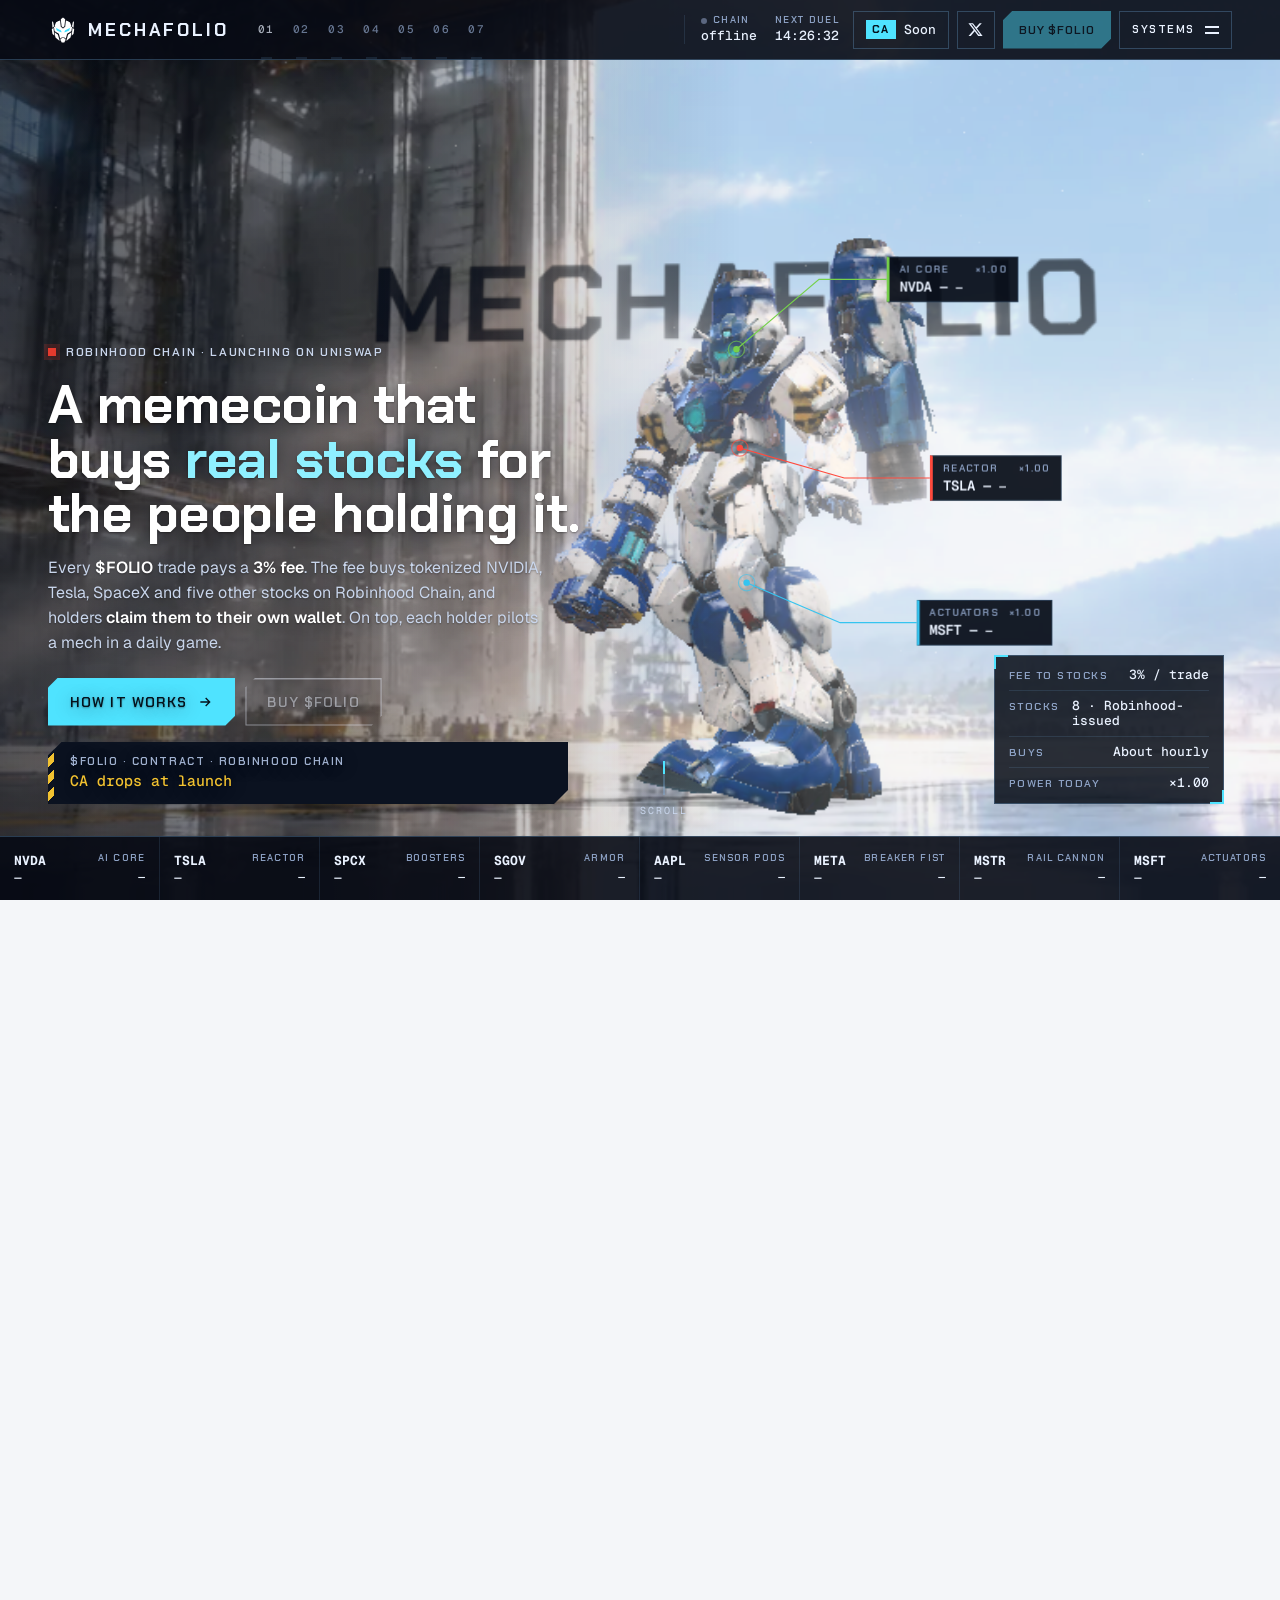
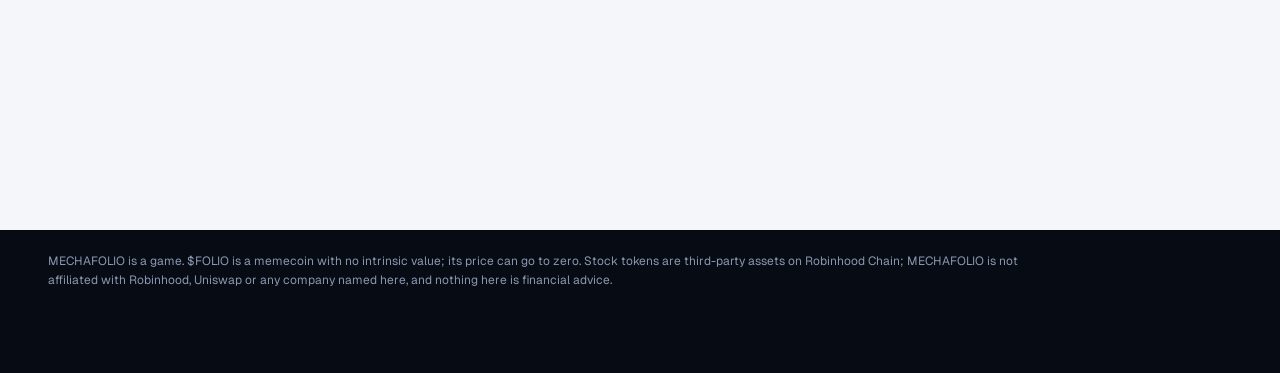
==== commit 182db6f4: "." ====
--- a/index.html
+++ b/index.html
@@ -98,7 +98,7 @@
   <section class="ch ch-title" data-k="title" style="--len:1.4">
     <div class="pin">
       <div class="hero-copy">
-        <p class="eyebrow"><span class="dot"></span>Robinhood Chain · launching on Pons</p>
+        <p class="eyebrow"><span class="dot"></span>Robinhood Chain · launching on Uniswap</p>
         <h1 class="hero-h">A memecoin that buys <em>real stocks</em> for the people holding it.</h1>
         <p class="lede">Every <b>$FOLIO</b> trade pays a <b>3% fee</b>. The fee buys tokenized NVIDIA, Tesla, SpaceX and five other stocks on Robinhood Chain, and holders <b>claim them to their own wallet</b>. On top, each holder pilots a mech in a daily game.</p>
         <div class="cta-row">
@@ -239,7 +239,7 @@
           <button class="ca-card-copy" data-copy-ca aria-label="Copy contract address"><svg><use href="#i-copy"/></svg><span>Copy</span></button>
         </div>
         <div class="cta-row">
-          <a class="btn btn-accent" data-buy target="_blank" rel="noopener">Buy $FOLIO on Pons</a>
+          <a class="btn btn-accent" data-buy target="_blank" rel="noopener">Buy $FOLIO on Uniswap</a>
           <a class="btn btn-ghost" href="hangar.html">Enter the Hangar</a>
         </div>
         <div class="official">
@@ -257,7 +257,7 @@
 <div class="dock" id="dock" aria-label="Live stock token prices"></div>
 
 <footer class="foot">
-  <p>MECHAFOLIO is a game. $FOLIO is a memecoin with no intrinsic value; its price can go to zero. Stock tokens are third-party assets on Robinhood Chain; MECHAFOLIO is not affiliated with Robinhood, Pons or any company named here, and nothing here is financial advice.</p>
+  <p>MECHAFOLIO is a game. $FOLIO is a memecoin with no intrinsic value; its price can go to zero. Stock tokens are third-party assets on Robinhood Chain; MECHAFOLIO is not affiliated with Robinhood, Uniswap or any company named here, and nothing here is financial advice.</p>
 </footer>
 
 <script type="module" src="js/livewatch.js?v=20261016103941"></script>
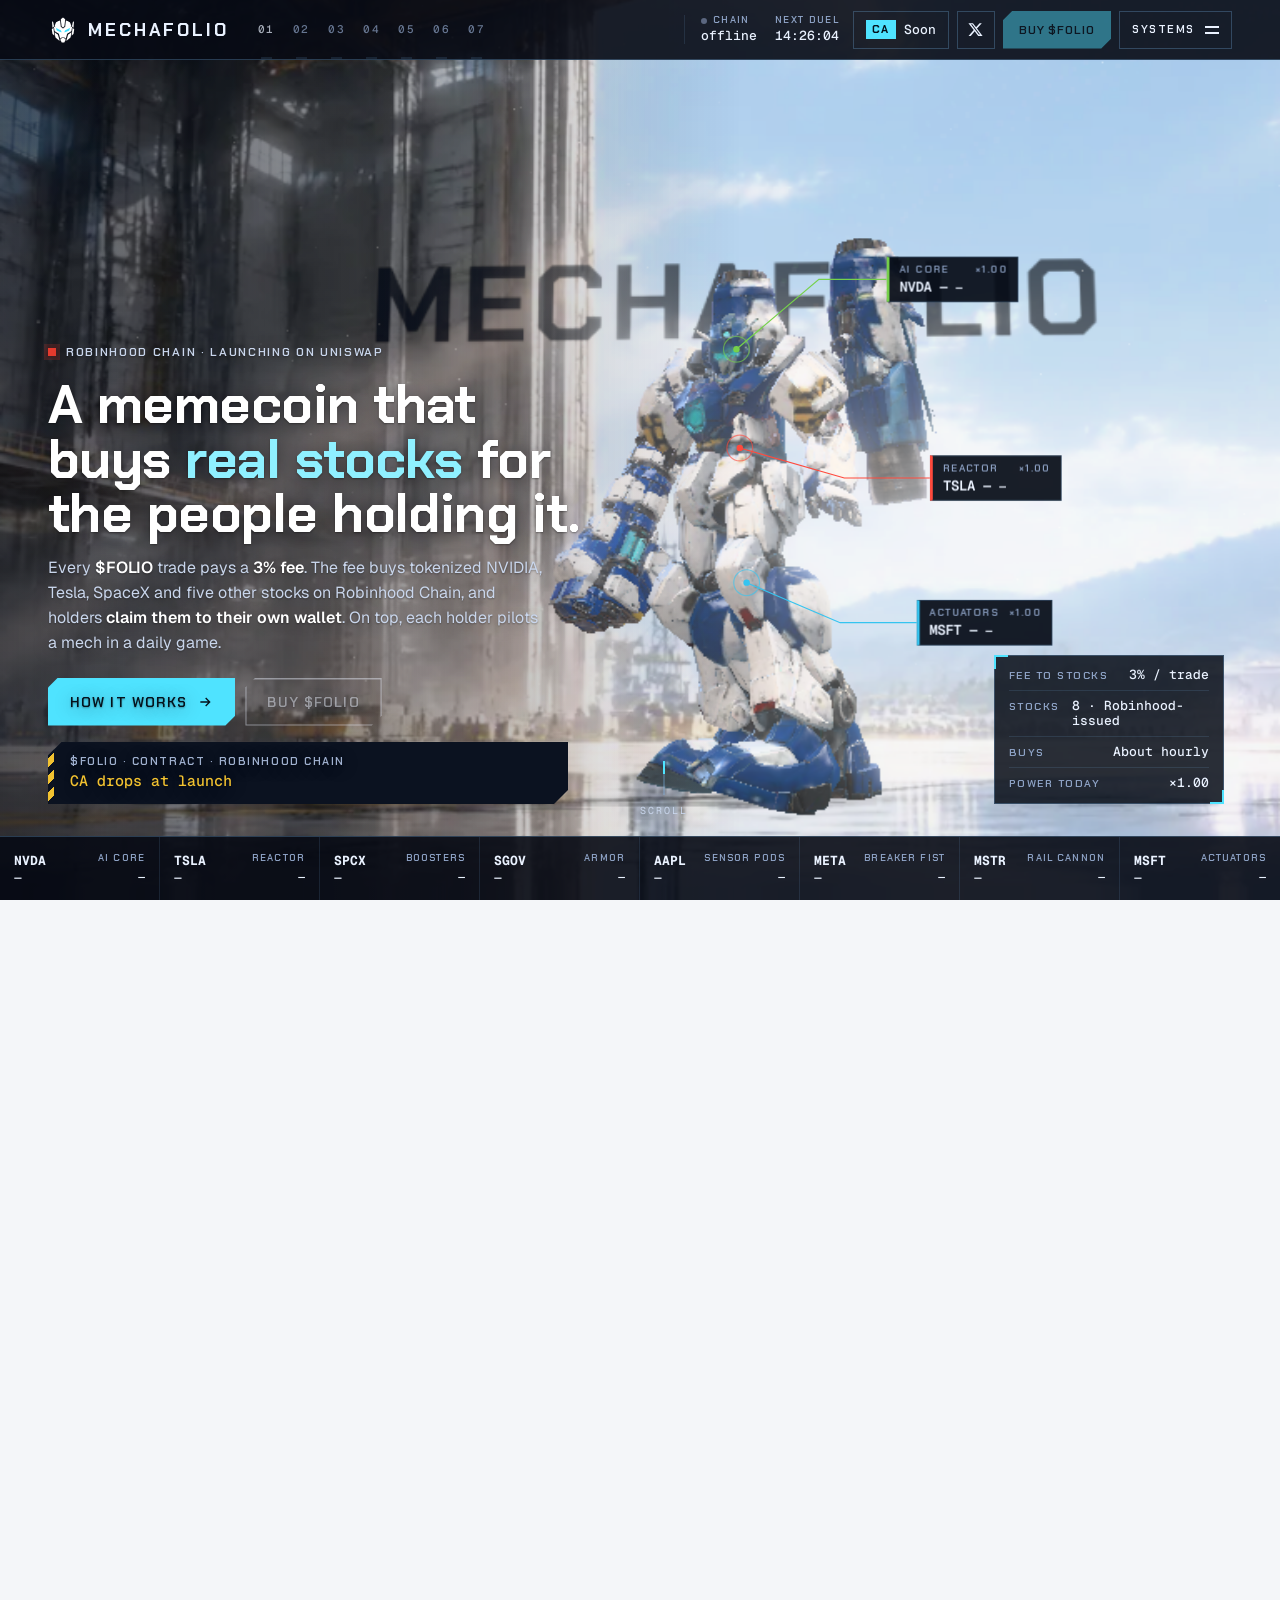
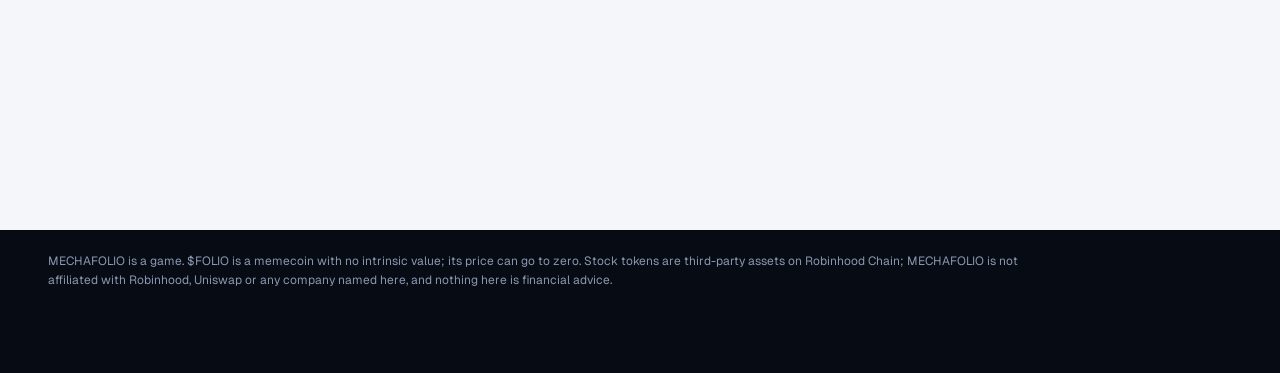
==== commit b57f3aed: "." ====
--- a/index.html
+++ b/index.html
@@ -69,7 +69,7 @@
   </div>
   <div class="actions">
     <button class="ca-chip" data-copy-ca data-ca-state="pre" title="Contract address"><span class="ca-k">CA</span><span class="ca-v" data-ca-short>Soon</span><svg class="ic"><use href="#i-copy"/></svg></button>
-    <a class="icon-btn" href="https://x.com/mechafolio" target="_blank" rel="noopener" aria-label="X"><svg><use href="#i-x"/></svg></a>
+    <a class="icon-btn" href="https://x.com/mechafolio_rh" target="_blank" rel="noopener" aria-label="X"><svg><use href="#i-x"/></svg></a>
     <a class="btn btn-accent btn-sm nav-buy" data-buy target="_blank" rel="noopener"><span class="l">Buy $FOLIO</span><span class="s">Buy</span></a>
     <button class="menu-btn" id="menuBtn" aria-expanded="false" aria-controls="menu"><span>Systems</span><i></i></button>
   </div>
@@ -83,7 +83,7 @@
     <a href="yard.html"><b>03</b><strong>Yard</strong><span>Every holder's mech, standing in one yard. Rankings by frame.</span></a>
     <a href="ledger.html"><b>04</b><strong>Ledger</strong><span>Fees in, stocks bought, Merkle roots out. Every transaction linked.</span></a>
     <a href="docs.html"><b>05</b><strong>Docs</strong><span>How frames, parts, loadouts and duels work.</span></a>
-    <div class="menu-links"><span class="k">Official</span><a href="https://x.com/mechafolio" target="_blank" rel="noopener">X · @mechafolio</a><a href="/">mechafolio.xyz</a></div>
+    <div class="menu-links"><span class="k">Official</span><a href="https://x.com/mechafolio_rh" target="_blank" rel="noopener">X · @mechafolio</a><a href="/">mechafolio.xyz</a></div>
   </div>
 </nav>
 
@@ -244,7 +244,7 @@
         </div>
         <div class="official">
           <span class="k">Only official links</span>
-          <a href="https://x.com/mechafolio" target="_blank" rel="noopener"><svg><use href="#i-x"/></svg>@mechafolio</a>
+          <a href="https://x.com/mechafolio_rh" target="_blank" rel="noopener"><svg><use href="#i-x"/></svg>@mechafolio</a>
           <a href="/">mechafolio.xyz</a>
         </div>
       </div>
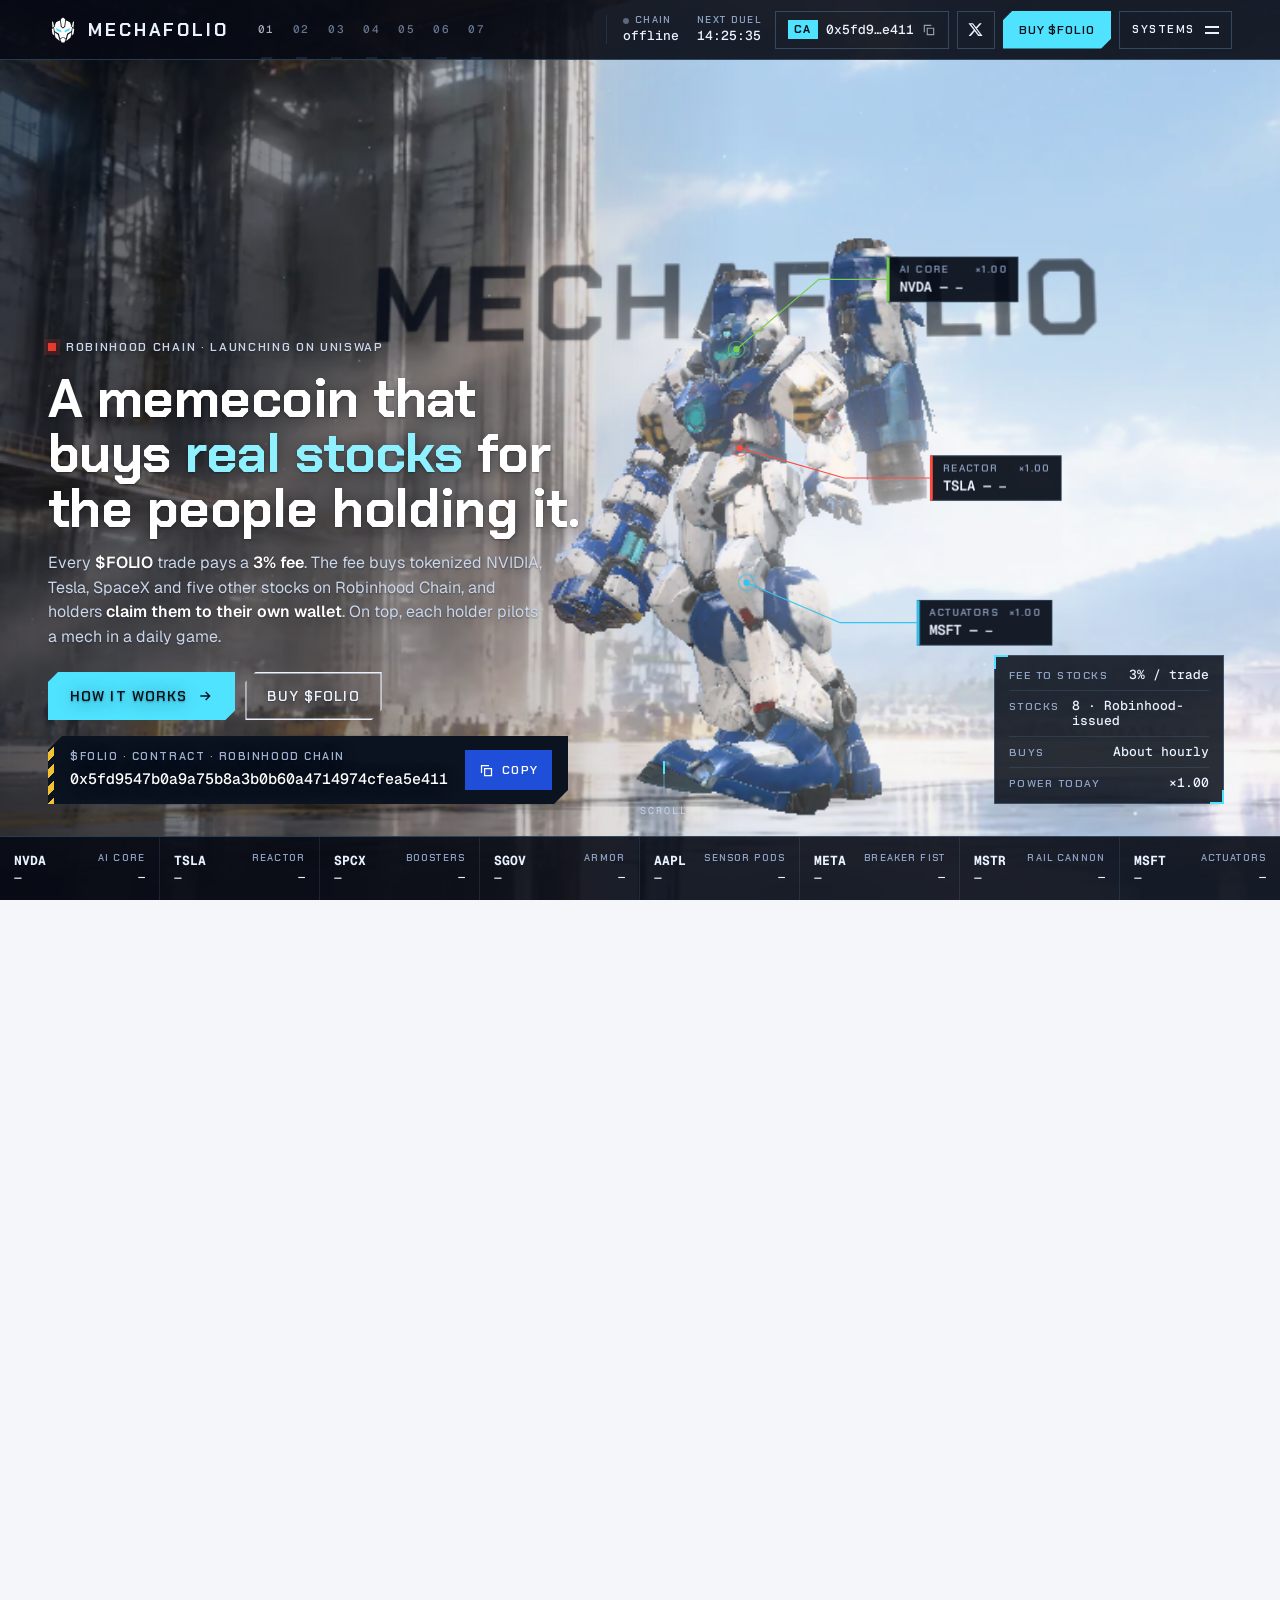
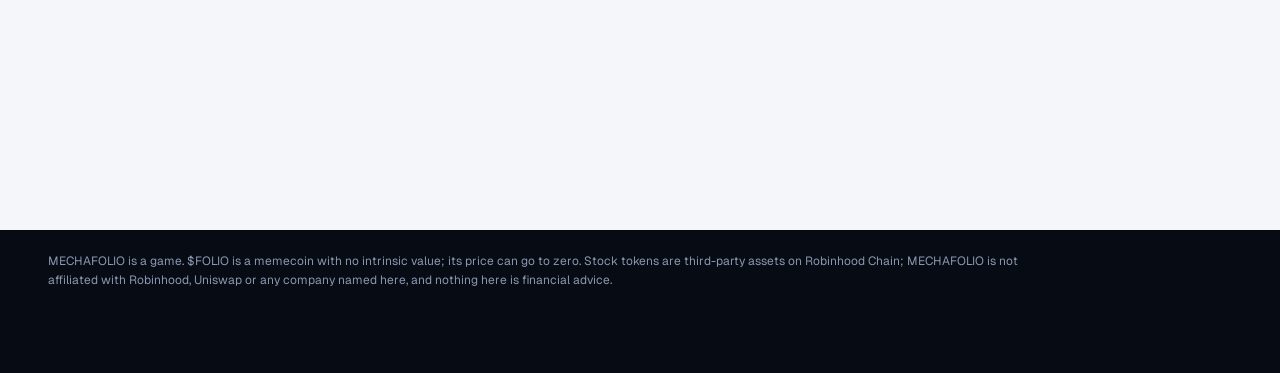
==== commit 3b744733: "." ====
--- a/index.html
+++ b/index.html
@@ -68,9 +68,9 @@
     <div class="st"><span class="k">Next duel</span><span class="v mono" id="stDuel">--:--:--</span></div>
   </div>
   <div class="actions">
-    <button class="ca-chip" data-copy-ca data-ca-state="pre" title="Contract address"><span class="ca-k">CA</span><span class="ca-v" data-ca-short>Soon</span><svg class="ic"><use href="#i-copy"/></svg></button>
+    <button class="ca-chip" data-copy-ca data-ca-state="pre" title="Contract address"><span class="ca-k">CA</span><span class="ca-v" data-ca-short>0x5fd9547b0a9a75b8a3b0b60a4714974cfea5e411</span><svg class="ic"><use href="#i-copy"/></svg></button>
     <a class="icon-btn" href="https://x.com/mechafolio_rh" target="_blank" rel="noopener" aria-label="X"><svg><use href="#i-x"/></svg></a>
-    <a class="btn btn-accent btn-sm nav-buy" data-buy target="_blank" rel="noopener"><span class="l">Buy $FOLIO</span><span class="s">Buy</span></a>
+    <a class="btn btn-accent btn-sm nav-buy" data-buy href="https://app.uniswap.org/swap?chain=robinhood&inputCurrency=NATIVE&outputCurrency=0x5fd9547b0a9a75b8a3b0b60a4714974cfea5e411" target="_blank" rel="noopener"><span class="l">Buy $FOLIO</span><span class="s">Buy</span></a>
     <button class="menu-btn" id="menuBtn" aria-expanded="false" aria-controls="menu"><span>Systems</span><i></i></button>
   </div>
 </header>
@@ -103,7 +103,7 @@
         <p class="lede">Every <b>$FOLIO</b> trade pays a <b>3% fee</b>. The fee buys tokenized NVIDIA, Tesla, SpaceX and five other stocks on Robinhood Chain, and holders <b>claim them to their own wallet</b>. On top, each holder pilots a mech in a daily game.</p>
         <div class="cta-row">
           <a class="btn btn-accent" href="#how" data-go="flow">How it works <svg class="ic"><use href="#i-arrow"/></svg></a>
-          <a class="btn btn-ghost" data-buy target="_blank" rel="noopener">Buy $FOLIO</a>
+          <a class="btn btn-ghost" data-buy href="https://app.uniswap.org/swap?chain=robinhood&inputCurrency=NATIVE&outputCurrency=0x5fd9547b0a9a75b8a3b0b60a4714974cfea5e411" target="_blank" rel="noopener">Buy $FOLIO</a>
         </div>
         <div class="ca-card" data-ca-state="pre">
           <div class="ca-card-k">$FOLIO · Contract · Robinhood Chain</div>
@@ -239,7 +239,7 @@
           <button class="ca-card-copy" data-copy-ca aria-label="Copy contract address"><svg><use href="#i-copy"/></svg><span>Copy</span></button>
         </div>
         <div class="cta-row">
-          <a class="btn btn-accent" data-buy target="_blank" rel="noopener">Buy $FOLIO on Uniswap</a>
+          <a class="btn btn-accent" data-buy href="https://app.uniswap.org/swap?chain=robinhood&inputCurrency=NATIVE&outputCurrency=0x5fd9547b0a9a75b8a3b0b60a4714974cfea5e411" target="_blank" rel="noopener">Buy $FOLIO on Uniswap</a>
           <a class="btn btn-ghost" href="hangar.html">Enter the Hangar</a>
         </div>
         <div class="official">
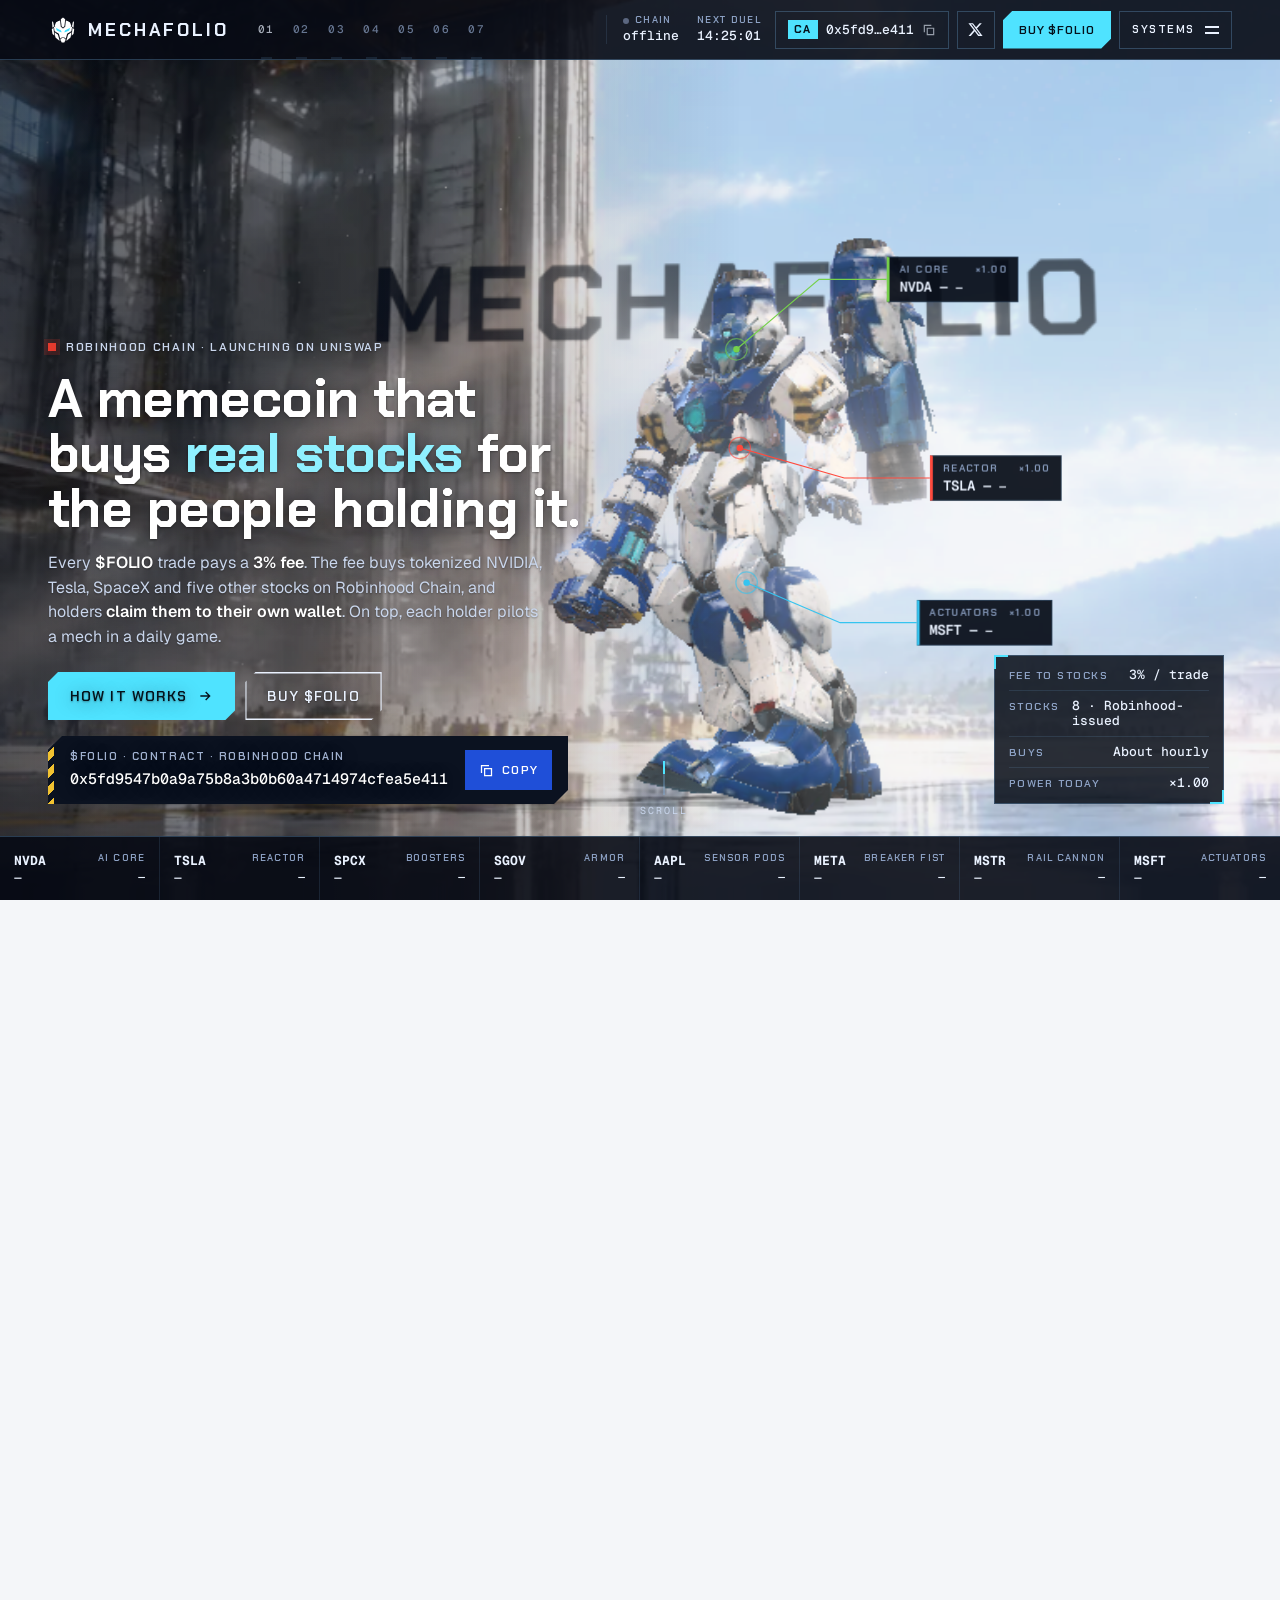
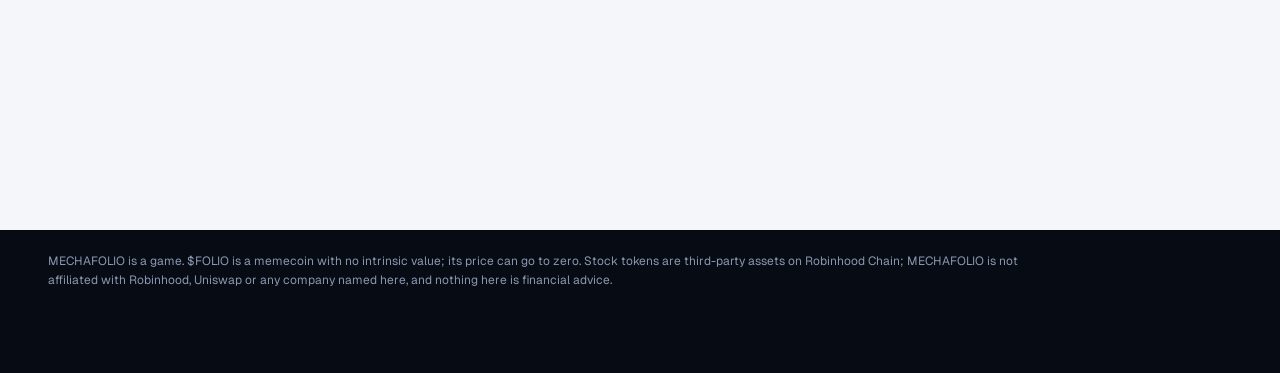
==== commit 1793c4b7: "social update" ====
--- a/index.html
+++ b/index.html
@@ -10,9 +10,9 @@
 <meta property="og:type" content="website">
 <meta property="og:title" content="MECHAFOLIO · A memecoin that buys real stocks for its holders">
 <meta property="og:description" content="The 3% trading fee buys real stock tokens on Robinhood Chain. Holders claim them to their wallet.">
-<meta property="og:image" content="https://mechafolio.xyz/assets/art/og.jpg">
+<meta property="og:image" content="https://mechafolio.vip/assets/art/og.jpg">
 <meta name="twitter:card" content="summary_large_image">
-<meta name="twitter:image" content="https://mechafolio.xyz/assets/art/og.jpg">
+<meta name="twitter:image" content="https://mechafolio.vip/assets/art/og.jpg">
 <link rel="icon" href="assets/brand/mark.svg" type="image/svg+xml">
 <link rel="apple-touch-icon" href="assets/brand/apple-touch-icon.png">
 <link rel="preconnect" href="https://fonts.googleapis.com"><link rel="preconnect" href="https://fonts.gstatic.com" crossorigin>
@@ -83,7 +83,7 @@
     <a href="yard.html"><b>03</b><strong>Yard</strong><span>Every holder's mech, standing in one yard. Rankings by frame.</span></a>
     <a href="ledger.html"><b>04</b><strong>Ledger</strong><span>Fees in, stocks bought, Merkle roots out. Every transaction linked.</span></a>
     <a href="docs.html"><b>05</b><strong>Docs</strong><span>How frames, parts, loadouts and duels work.</span></a>
-    <div class="menu-links"><span class="k">Official</span><a href="https://x.com/mechafolio_rh" target="_blank" rel="noopener">X · @mechafolio</a><a href="/">mechafolio.xyz</a></div>
+    <div class="menu-links"><span class="k">Official</span><a href="https://x.com/mechafolio_rh" target="_blank" rel="noopener">X · @Mechafolio_rh</a><a href="/">mechafolio.vip</a></div>
   </div>
 </nav>
 
@@ -244,8 +244,8 @@
         </div>
         <div class="official">
           <span class="k">Only official links</span>
-          <a href="https://x.com/mechafolio_rh" target="_blank" rel="noopener"><svg><use href="#i-x"/></svg>@mechafolio</a>
-          <a href="/">mechafolio.xyz</a>
+          <a href="https://x.com/mechafolio_rh" target="_blank" rel="noopener"><svg><use href="#i-x"/></svg>@Mechafolio_rh</a>
+          <a href="/">mechafolio.vip</a>
         </div>
       </div>
     </div>
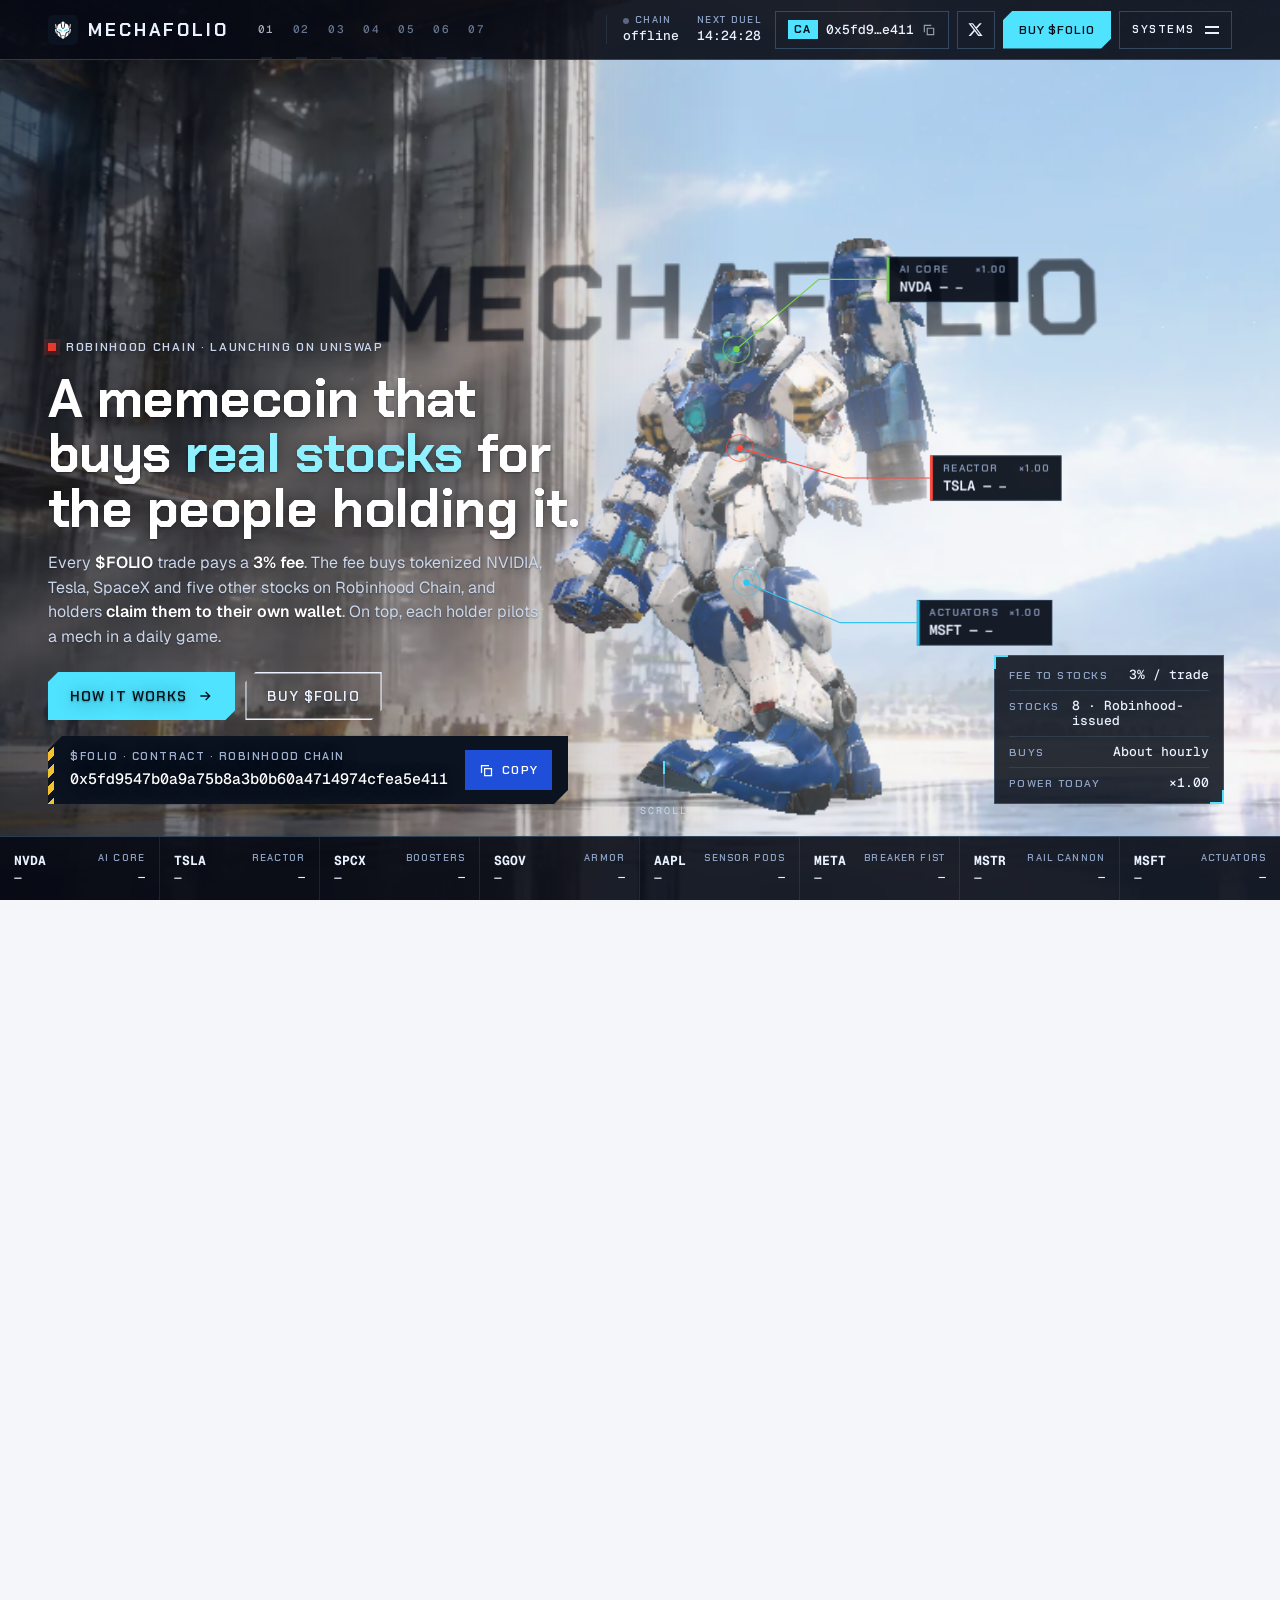
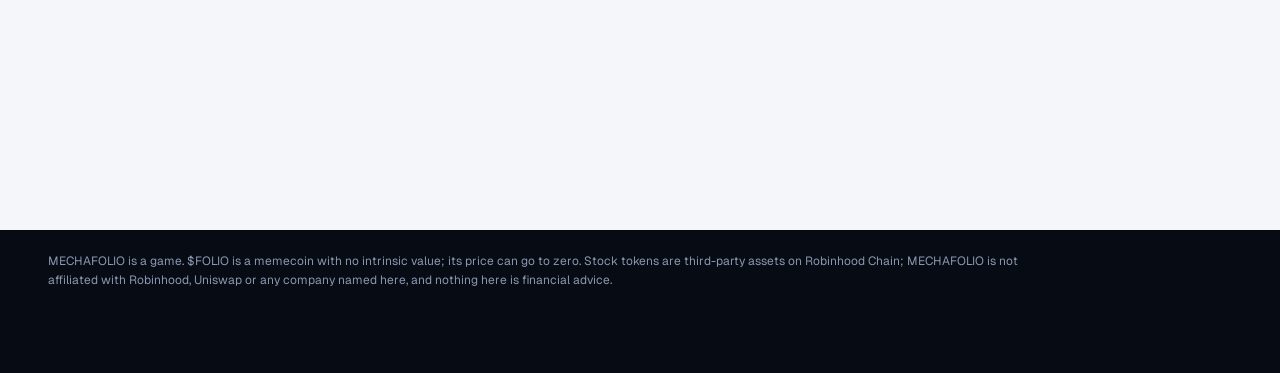
==== commit 166e901f: "social update" ====
--- a/index.html
+++ b/index.html
@@ -13,8 +13,8 @@
 <meta property="og:image" content="https://mechafolio.vip/assets/art/og.jpg">
 <meta name="twitter:card" content="summary_large_image">
 <meta name="twitter:image" content="https://mechafolio.vip/assets/art/og.jpg">
-<link rel="icon" href="assets/brand/mark.svg" type="image/svg+xml">
-<link rel="apple-touch-icon" href="assets/brand/apple-touch-icon.png">
+<link rel="icon" href="/logo.png" type="image/png">
+<link rel="apple-touch-icon" href="/logo.png">
 <link rel="preconnect" href="https://fonts.googleapis.com"><link rel="preconnect" href="https://fonts.gstatic.com" crossorigin>
 <link href="https://fonts.googleapis.com/css2?family=Chakra+Petch:wght@500;600;700&family=Geist:wght@400;500;600;700&family=Geist+Mono:wght@400;500;600&display=swap" rel="stylesheet">
 <link rel="stylesheet" href="css/site.css?v=20261016103941">
@@ -39,7 +39,7 @@
 <div class="boot" id="boot">
   <div class="shutter s-top"></div><div class="shutter s-bot"></div>
   <div class="boot-term">
-    <div class="boot-head"><svg class="boot-mark"><use href="#mark"/></svg><span>FOLIO-OS</span><em>v1.0 · frame boot</em></div>
+    <div class="boot-head"><img class="boot-mark" src="/logo.png" alt=""><span>FOLIO-OS</span><em>v1.0 · frame boot</em></div>
     <ol class="boot-lines">
       <li data-k="model"><span>Frame model</span><i></i><b>0%</b></li>
       <li data-k="chain"><span>Robinhood Chain link</span><i></i><b>…</b></li>
@@ -52,7 +52,7 @@
 
 <!-- ===== HUD atas ===== -->
 <header class="top">
-  <a class="brand" href="/" aria-label="MECHAFOLIO home"><svg class="brand-mark"><use href="#mark"/></svg><span class="brand-word">MECHAFOLIO</span></a>
+  <a class="brand" href="/" aria-label="MECHAFOLIO home"><img class="brand-mark" src="/logo.png" alt=""><span class="brand-word">MECHAFOLIO</span></a>
   <nav class="sectors" id="sectors" aria-label="Sections">
     <button data-ch="0"><b>01</b><span>Intro</span><i></i></button>
     <button data-ch="1"><b>02</b><span>How</span><i></i></button>
--- a/css/site.css
+++ b/css/site.css
@@ -74,7 +74,7 @@
   border-bottom: 1px solid var(--line-2);
 }
 .brand { display: flex; align-items: center; gap: 10px; text-decoration: none; color: var(--ink); }
-.brand-mark { width: 26px; height: 26px; color: var(--cobalt); }
+.brand-mark { width: 26px; height: 26px; color: var(--cobalt); object-fit: contain; display: block; border-radius: 4px; }
 .brand-word { font: 700 18px/1 var(--f-display); letter-spacing: .16em; }
 .nav-links { display: flex; gap: 22px; }
 .nav-links a { font: 500 13px/1 var(--f-display); letter-spacing: .1em; text-transform: uppercase; text-decoration: none; color: var(--ink-2); padding: 8px 0; border-bottom: 2px solid transparent; }
--- a/css/landing.css
+++ b/css/landing.css
@@ -117,7 +117,7 @@
 .boot-term { position: relative; width: min(440px, 86vw); color: #dfeaff; transition: opacity .35s, transform .35s; }
 .boot-head { display: flex; align-items: center; gap: 10px; margin-bottom: 18px; font: 700 15px/1 var(--f-display); letter-spacing: .2em; }
 .boot-head em { font: 400 12px/1 var(--f-mono); letter-spacing: 0; color: #7f93b6; font-style: normal; margin-left: auto; }
-.boot-mark { width: 26px; height: 26px; color: #fff; }
+.boot-mark { width: 26px; height: 26px; color: #fff; object-fit: contain; display: block; border-radius: 4px; }
 .boot-lines { list-style: none; margin: 0; padding: 0; display: grid; gap: 9px; font: 400 13px/1 var(--f-mono); }
 .boot-lines li { display: grid; grid-template-columns: auto 1fr auto; align-items: center; gap: 10px; color: #8ea3c6; }
 .boot-lines li i { height: 1px; background: repeating-linear-gradient(90deg, #33435f 0 3px, transparent 3px 6px); }
@@ -136,7 +136,7 @@
 }
 body[data-theme="broadcast"] .top { background: #0b1220; }
 .top .brand { color: var(--hud-text); }
-.top .brand-mark { color: #fff; width: 30px; height: 30px; }
+.top .brand-mark { color: #fff; width: 30px; height: 30px; object-fit: contain; display: block; border-radius: 5px; }
 body[data-theme="blueprint"] .top .brand-mark { color: #0b1220; }
 .sectors { display: flex; height: 100%; margin-left: 6px; }
 .sectors button {
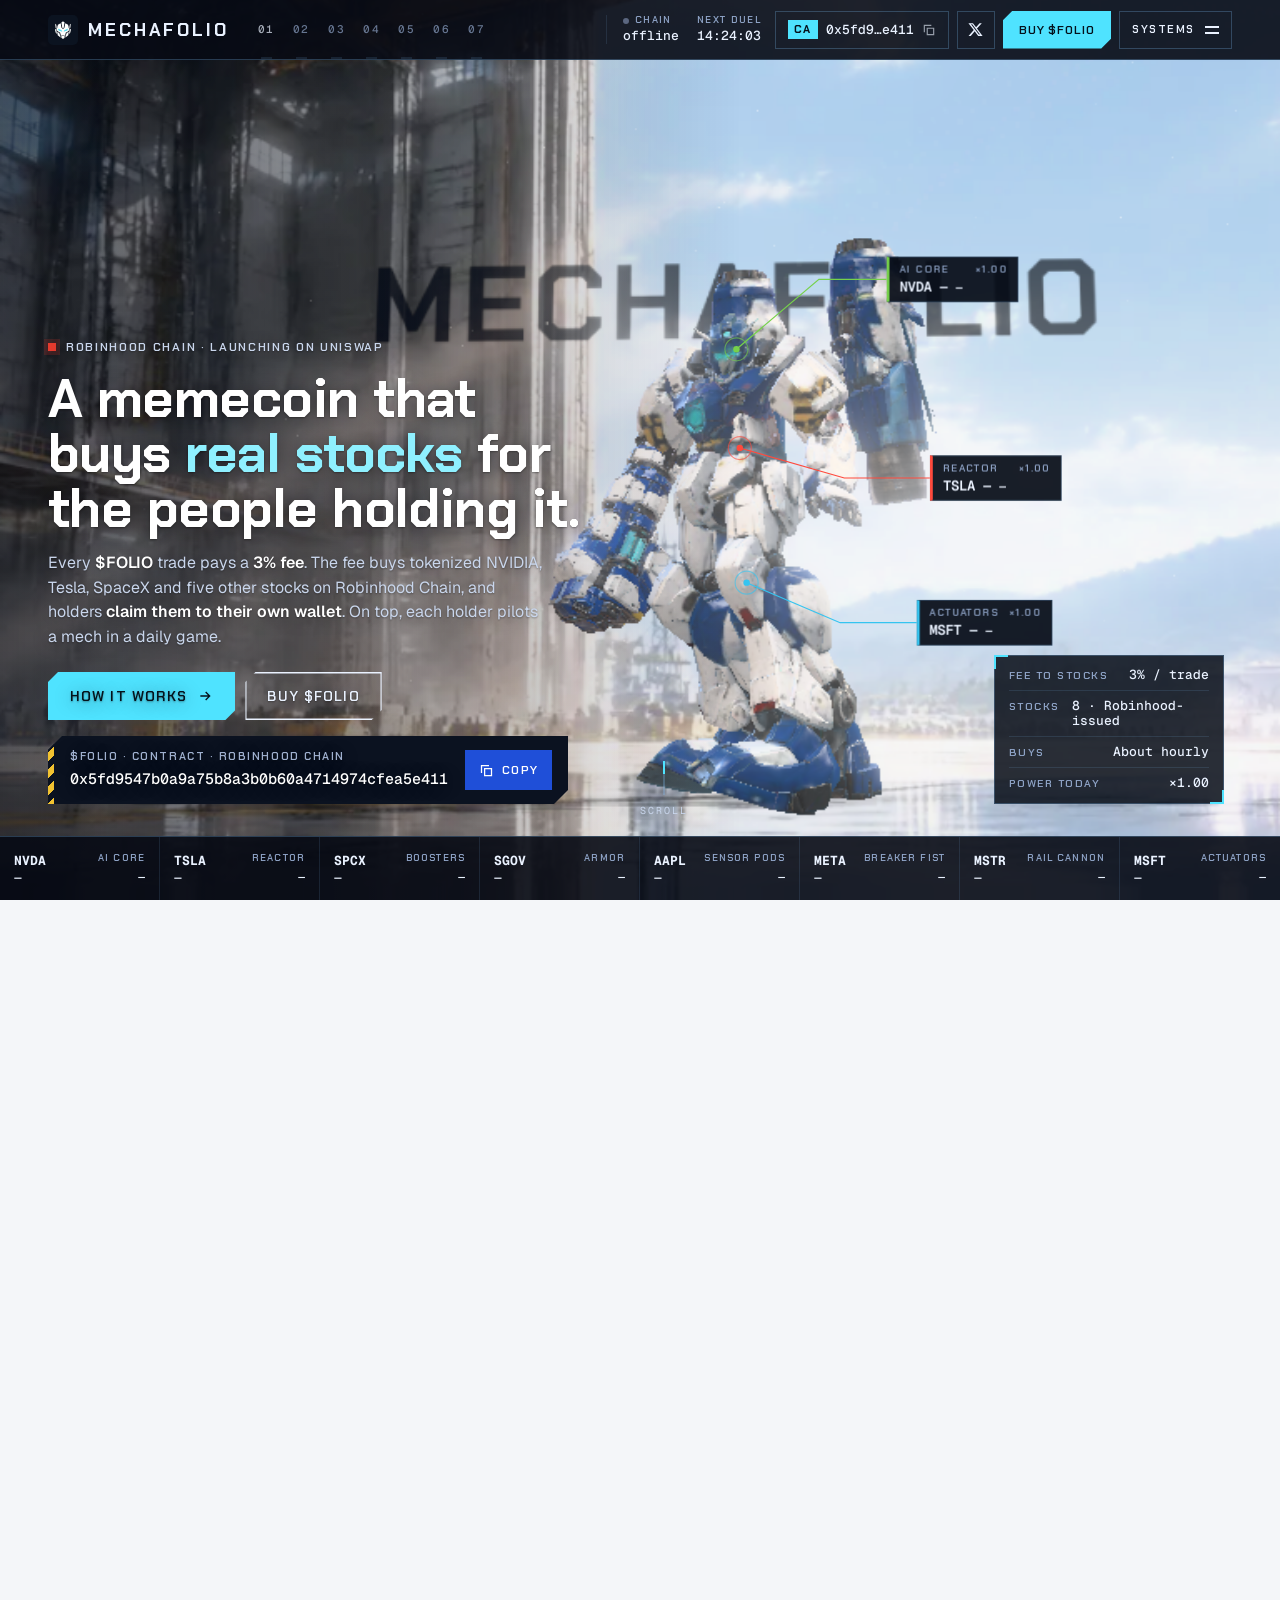
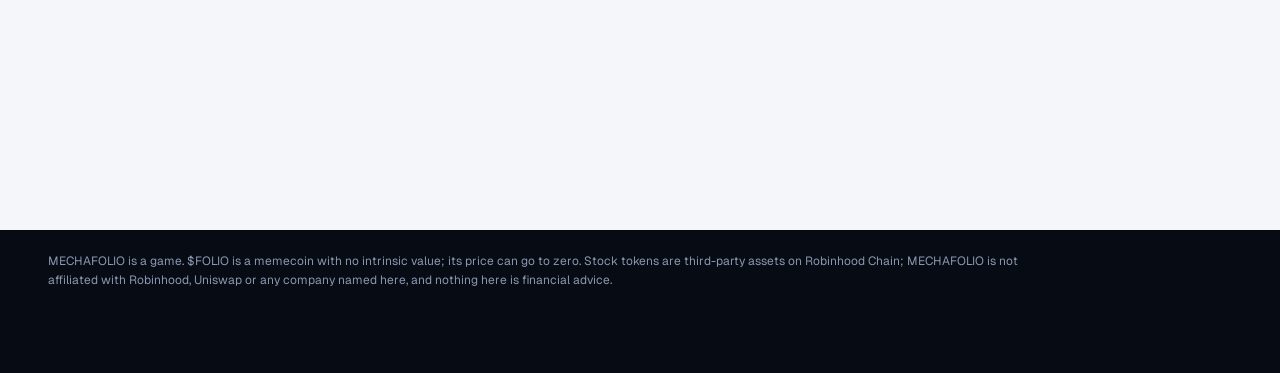
==== commit 6f8a1dc9: "x update" ====
--- a/index.html
+++ b/index.html
@@ -69,7 +69,7 @@
   </div>
   <div class="actions">
     <button class="ca-chip" data-copy-ca data-ca-state="pre" title="Contract address"><span class="ca-k">CA</span><span class="ca-v" data-ca-short>0x5fd9547b0a9a75b8a3b0b60a4714974cfea5e411</span><svg class="ic"><use href="#i-copy"/></svg></button>
-    <a class="icon-btn" href="https://x.com/mechafolio_rh" target="_blank" rel="noopener" aria-label="X"><svg><use href="#i-x"/></svg></a>
+    <a class="icon-btn" href="https://x.com/MechafolioX" target="_blank" rel="noopener" aria-label="X"><svg><use href="#i-x"/></svg></a>
     <a class="btn btn-accent btn-sm nav-buy" data-buy href="https://app.uniswap.org/swap?chain=robinhood&inputCurrency=NATIVE&outputCurrency=0x5fd9547b0a9a75b8a3b0b60a4714974cfea5e411" target="_blank" rel="noopener"><span class="l">Buy $FOLIO</span><span class="s">Buy</span></a>
     <button class="menu-btn" id="menuBtn" aria-expanded="false" aria-controls="menu"><span>Systems</span><i></i></button>
   </div>
@@ -83,7 +83,7 @@
     <a href="yard.html"><b>03</b><strong>Yard</strong><span>Every holder's mech, standing in one yard. Rankings by frame.</span></a>
     <a href="ledger.html"><b>04</b><strong>Ledger</strong><span>Fees in, stocks bought, Merkle roots out. Every transaction linked.</span></a>
     <a href="docs.html"><b>05</b><strong>Docs</strong><span>How frames, parts, loadouts and duels work.</span></a>
-    <div class="menu-links"><span class="k">Official</span><a href="https://x.com/mechafolio_rh" target="_blank" rel="noopener">X · @Mechafolio_rh</a><a href="/">mechafolio.vip</a></div>
+    <div class="menu-links"><span class="k">Official</span><a href="https://x.com/MechafolioX" target="_blank" rel="noopener">X · @MechafolioX</a><a href="/">mechafolio.vip</a></div>
   </div>
 </nav>
 
@@ -244,7 +244,7 @@
         </div>
         <div class="official">
           <span class="k">Only official links</span>
-          <a href="https://x.com/mechafolio_rh" target="_blank" rel="noopener"><svg><use href="#i-x"/></svg>@Mechafolio_rh</a>
+          <a href="https://x.com/MechafolioX" target="_blank" rel="noopener"><svg><use href="#i-x"/></svg>@MechafolioX</a>
           <a href="/">mechafolio.vip</a>
         </div>
       </div>
